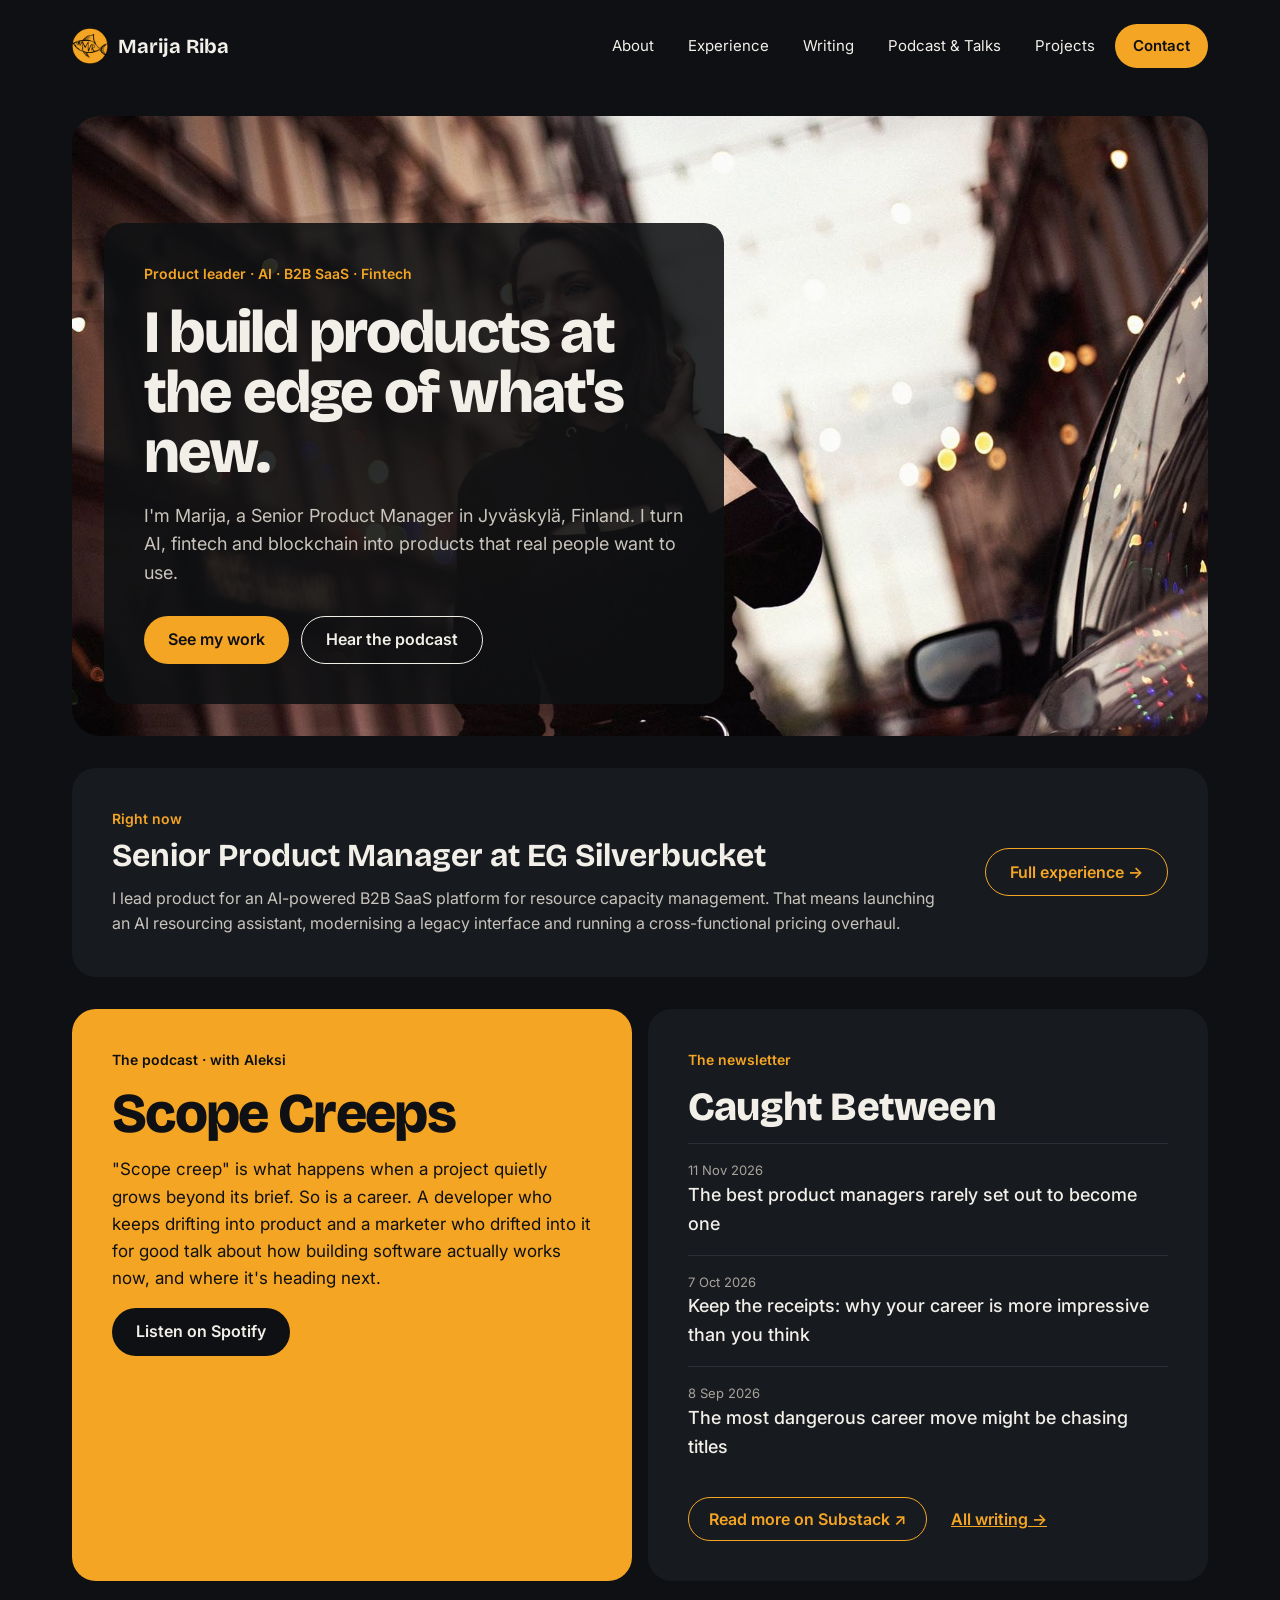
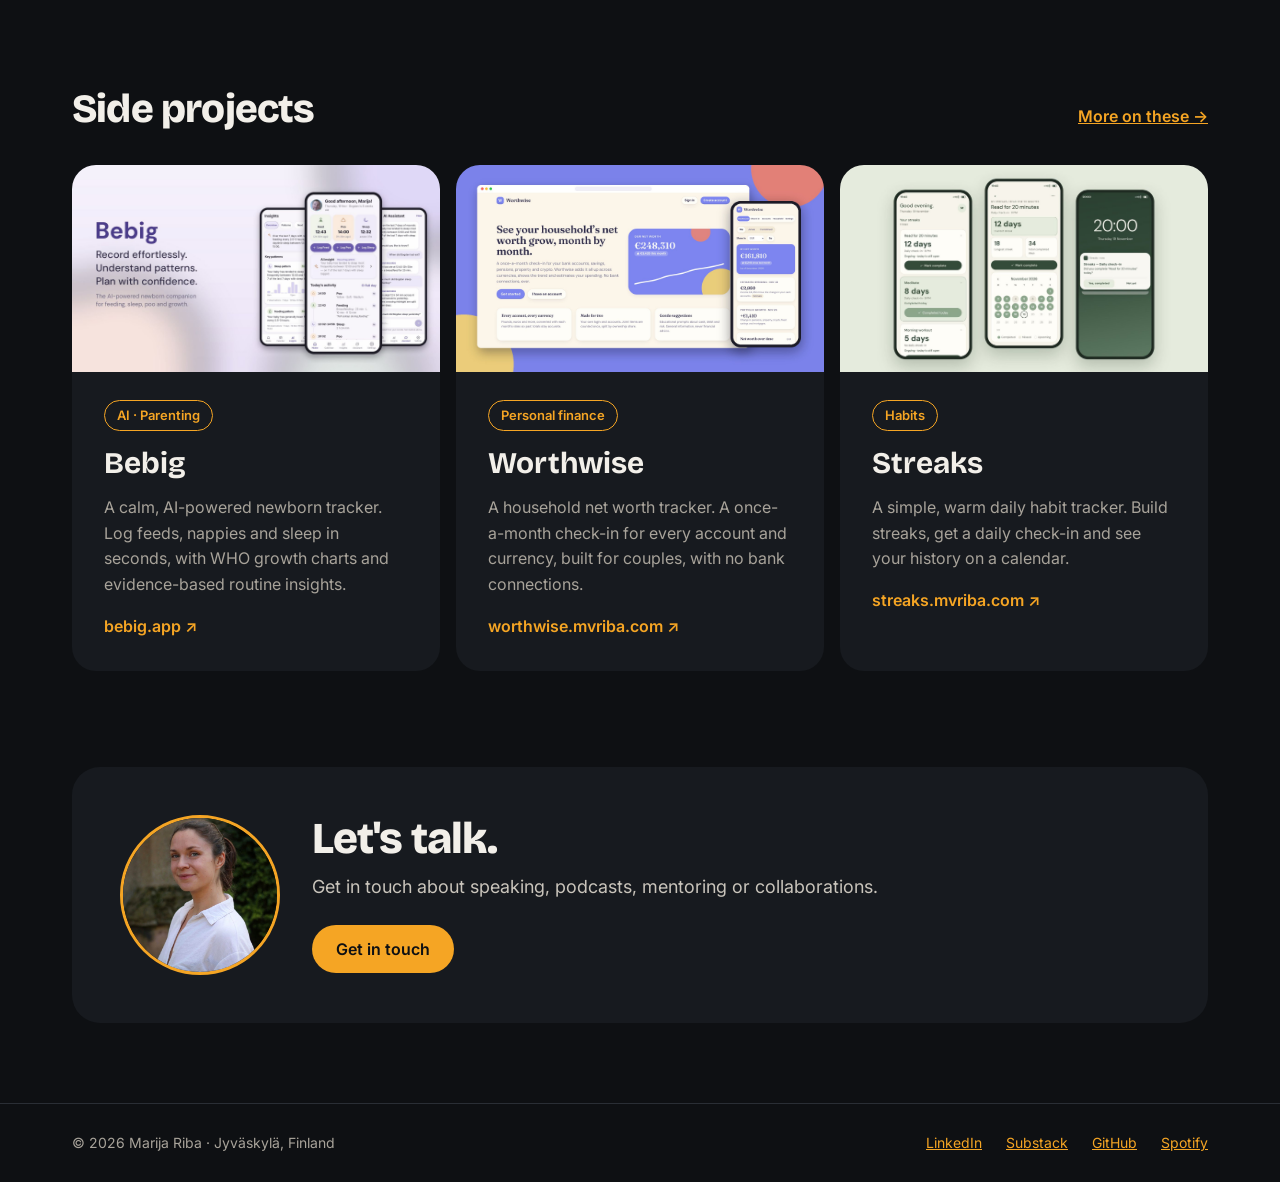
==== index.html @ c53faa3c "Point Bebig links to bebig.app Co-Authored-By: Claude Opus 5.5 <noreply@anthropic.com> Claude-Sessio" ====
<!doctype html>
<html lang="en">
<head>
<meta charset="utf-8">
<meta name="viewport" content="width=device-width, initial-scale=1">
<title>Marija Riba — Product Leader in AI, B2B SaaS &amp; Fintech</title>
<meta name="description" content="Marija Riba is a Senior Product Manager in Jyväskylä, Finland, building AI, B2B SaaS and fintech products. Co-host of the Scope Creeps podcast and author of the Caught Between newsletter.">
<link rel="canonical" href="https://mvriba.com/">
<meta name="theme-color" content="#0E1013">
<meta name="author" content="Marija Riba">
<meta property="og:type" content="website">
<meta property="og:site_name" content="Marija Riba">
<meta property="og:title" content="Marija Riba — Product Leader in AI, B2B SaaS &amp; Fintech">
<meta property="og:description" content="Marija Riba is a Senior Product Manager in Jyväskylä, Finland, building AI, B2B SaaS and fintech products. Co-host of the Scope Creeps podcast and author of the Caught Between newsletter.">
<meta property="og:url" content="https://mvriba.com/">
<meta property="og:image" content="https://mvriba.com/assets/img/og-image.jpg">
<meta property="og:image:width" content="1200">
<meta property="og:image:height" content="630">
<meta property="og:image:alt" content="Marija Riba — Product leader in AI, B2B SaaS and fintech">
<meta name="twitter:card" content="summary_large_image">
<link rel="icon" href="/favicon.ico" sizes="any">
<link rel="icon" type="image/png" sizes="32x32" href="/favicon-32x32.png">
<link rel="apple-touch-icon" href="/apple-touch-icon.png">
<link rel="manifest" href="/site.webmanifest">
<link rel="preload" href="/assets/fonts/Inter.woff" as="font" type="font/woff" crossorigin>
<link rel="preload" href="/assets/fonts/BricolageGrotesque.woff" as="font" type="font/woff" crossorigin>
<link rel="stylesheet" href="/assets/css/site.css">
<script>window.va = window.va || function () { (window.vaq = window.vaq || []).push(arguments); };</script>
<script defer src="/_vercel/insights/script.js"></script>
</head>
<body>
<a class="skip-link" href="#main">Skip to content</a>
<div style="font-family: Inter, system-ui, sans-serif; color: #F2EFE9; background: #0E1013; line-height: 1.6">

<header>
<div style="max-width: 1200px; margin: 0 auto; padding: 24px 32px; display: flex; flex-wrap: wrap; gap: 12px 32px; align-items: center; justify-content: space-between">
<a href="/" aria-current="page" style="display: inline-flex; align-items: center; gap: 10px; font-family: 'Bricolage Grotesque', sans-serif; font-weight: 700; font-size: 20px; color: #F2EFE9; text-decoration: none"><img src="/assets/img/logo-96.png" alt="" class="brand-logo" width="36" height="36">Marija Riba</a>
<nav aria-label="Main" style="display: flex; flex-wrap: wrap; gap: 6px; font-size: 15px">
<a href="/about" style="padding: 10px 14px; border-radius: 999px; color: #F2EFE9; text-decoration: none">About</a>
<a href="/experience" style="padding: 10px 14px; border-radius: 999px; color: #F2EFE9; text-decoration: none">Experience</a>
<a href="/writing" style="padding: 10px 14px; border-radius: 999px; color: #F2EFE9; text-decoration: none">Writing</a>
<a href="/podcast" style="padding: 10px 14px; border-radius: 999px; color: #F2EFE9; text-decoration: none">Podcast &amp; Talks</a>
<a href="/projects" style="padding: 10px 14px; border-radius: 999px; color: #F2EFE9; text-decoration: none">Projects</a>
<a href="/contact" style="padding: 10px 18px; border-radius: 999px; background: #F5A524; color: #0E1013; font-weight: 600; text-decoration: none">Contact</a>
</nav>
</div>
</header>
<main id="main">

<section style="max-width: 1200px; margin: 0 auto; padding: 24px 32px 32px">
<div style="position: relative; border-radius: 28px; overflow: hidden; min-height: 620px; display: flex; align-items: flex-end">
<img src="/assets/img/street.jpg" alt="Marija Riba on a lantern-lit street in the evening" style="position: absolute; inset: 0; width: 100%; height: 100%; object-fit: cover; object-position: 50% 30%">
<div style="position: relative; margin: 32px; padding: 40px; max-width: 620px; border-radius: 20px; background: rgba(14, 16, 19, 0.88)">
<p style="margin: 0 0 16px; font-size: 14px; font-weight: 600; color: #F5A524">Product leader · AI · B2B SaaS · Fintech</p>
<h1 style="margin: 0 0 20px; font-family: 'Bricolage Grotesque', sans-serif; font-size: 60px; line-height: 1; font-weight: 800; letter-spacing: -0.03em">I build products at the edge of what's new.</h1>
<p style="margin: 0 0 28px; font-size: 18px; color: #C9C4BB">I'm Marija, a Senior Product Manager in Jyväskylä, Finland. I turn AI, fintech and blockchain into products that real people want to use.</p>
<div style="display: flex; flex-wrap: wrap; gap: 12px">
<a href="/experience" style="display: inline-flex; align-items: center; min-height: 48px; padding: 0 24px; border-radius: 999px; background: #F5A524; color: #0E1013; font-weight: 600; text-decoration: none">See my work</a>
<a href="/podcast" style="display: inline-flex; align-items: center; min-height: 48px; padding: 0 24px; border-radius: 999px; border: 1.5px solid #F2EFE9; color: #F2EFE9; font-weight: 600; text-decoration: none">Hear the podcast</a>
</div>
</div>
</div>
</section>

<section style="max-width: 1200px; margin: 0 auto; padding: 0 32px 32px">
<div style="padding: 40px; border-radius: 24px; background: #171A1F; display: flex; flex-wrap: wrap; gap: 24px 48px; align-items: center">
<div style="flex: 999 1 520px; min-width: 0">
<p style="margin: 0 0 8px; font-size: 14px; font-weight: 600; color: #F5A524">Right now</p>
<h2 style="margin: 0 0 12px; font-family: 'Bricolage Grotesque', sans-serif; font-size: 32px; line-height: 1.1; font-weight: 700">Senior Product Manager at EG Silverbucket</h2>
<p style="margin: 0; color: #C9C4BB">I lead product for an AI-powered B2B SaaS platform for resource capacity management. That means launching an AI resourcing assistant, modernising a legacy interface and running a cross-functional pricing overhaul.</p>
</div>
<a href="/experience" style="flex: 0 0 auto; display: inline-flex; align-items: center; min-height: 48px; padding: 0 24px; border-radius: 999px; border: 1.5px solid #F5A524; font-weight: 600; text-decoration: none">Full experience →</a>
</div>
</section>

<section style="max-width: 1200px; margin: 0 auto; padding: 0 32px 32px; display: grid; grid-template-columns: repeat(auto-fit, minmax(340px, 1fr)); gap: 16px">
<div style="padding: 40px; border-radius: 24px; background: #F5A524; color: #0E1013; display: flex; flex-direction: column; gap: 16px">
<p style="margin: 0; font-size: 14px; font-weight: 600">The podcast · with Aleksi</p>
<h2 style="margin: 0; font-family: 'Bricolage Grotesque', sans-serif; font-size: 56px; line-height: 0.95; font-weight: 800; letter-spacing: -0.03em">Scope Creeps</h2>
<p style="margin: 0; font-size: 17px">"Scope creep" is what happens when a project quietly grows beyond its brief. So is a career. A developer who keeps drifting into product and a marketer who drifted into it for good talk about how building software actually works now, and where it's heading next.</p>
<a href="https://open.spotify.com/show/033jMHwQLkby3yYa1QrMKY" style="align-self: flex-start; display: inline-flex; align-items: center; min-height: 48px; padding: 0 24px; border-radius: 999px; background: #0E1013; color: #F2EFE9; font-weight: 600; text-decoration: none">Listen on Spotify</a>
</div>
<div style="padding: 40px; border-radius: 24px; background: #171A1F; display: flex; flex-direction: column; gap: 8px">
<p style="margin: 0 0 8px; font-size: 14px; font-weight: 600; color: #F5A524">The newsletter</p>
<h2 style="margin: 0 0 8px; font-family: 'Bricolage Grotesque', sans-serif; font-size: 40px; line-height: 1; font-weight: 800; letter-spacing: -0.02em">Caught Between</h2>
<div data-substack-feed="list" data-limit="3">
<a href="https://mriba.substack.com/p/the-best-product-managers-rarely" style="display: block; padding: 16px 0; border-top: 1px solid #2A2E35; color: #F2EFE9; text-decoration: none"><span style="display: block; font-size: 13px; color: #A8A39A">11 Nov 2026</span><span style="font-size: 18px; font-weight: 500">The best product managers rarely set out to become one</span></a>
<a href="https://mriba.substack.com/p/keep-the-receipts-why-your-career" style="display: block; padding: 16px 0; border-top: 1px solid #2A2E35; color: #F2EFE9; text-decoration: none"><span style="display: block; font-size: 13px; color: #A8A39A">7 Oct 2026</span><span style="font-size: 18px; font-weight: 500">Keep the receipts: why your career is more impressive than you think</span></a>
<a href="https://mriba.substack.com/p/the-most-dangerous-career-move-might" style="display: block; padding: 16px 0; border-top: 1px solid #2A2E35; color: #F2EFE9; text-decoration: none"><span style="display: block; font-size: 13px; color: #A8A39A">8 Sep 2026</span><span style="font-size: 18px; font-weight: 500">The most dangerous career move might be chasing titles</span></a>
</div>
<div style="margin-top: 12px; display: flex; flex-wrap: wrap; gap: 12px 24px; align-items: center">
<a href="https://mriba.substack.com/archive" style="display: inline-flex; align-items: center; min-height: 44px; padding: 0 20px; border-radius: 999px; border: 1.5px solid #F5A524; font-weight: 600; text-decoration: none">Read more on Substack ↗</a>
<a href="/writing" style="font-weight: 600">All writing →</a>
</div>
</div>
</section>

<section style="max-width: 1200px; margin: 0 auto; padding: 64px 32px 32px">
<div style="display: flex; flex-wrap: wrap; justify-content: space-between; align-items: baseline; gap: 12px; margin-bottom: 24px">
<h2 style="margin: 0; font-family: 'Bricolage Grotesque', sans-serif; font-size: 40px; font-weight: 800; letter-spacing: -0.02em">Side projects</h2>
<a href="/projects" style="font-weight: 600">More on these →</a>
</div>
<div style="display: grid; grid-template-columns: repeat(auto-fit, minmax(340px, 1fr)); gap: 16px">
<a href="https://bebig.app/" style="display: flex; flex-direction: column; border-radius: 24px; background: #171A1F; color: #F2EFE9; text-decoration: none; overflow: hidden">
<img loading="lazy" decoding="async" src="/assets/img/bebig-hero.jpg" alt="Bebig app screens showing the home, insights and AI assistant views" style="width: 100%; aspect-ratio: 16 / 9; object-fit: cover; display: block">
<div style="padding: 28px 32px 32px; display: flex; flex-direction: column; gap: 8px">
<span style="align-self: flex-start; padding: 4px 12px; border-radius: 999px; border: 1px solid #F5A524; color: #F5A524; font-size: 13px; font-weight: 600">AI · Parenting</span>
<h3 style="margin: 0; font-family: 'Bricolage Grotesque', sans-serif; font-size: 30px; font-weight: 700">Bebig</h3>
<p style="margin: 0; color: #A8A39A">A calm, AI-powered newborn tracker. Log feeds, nappies and sleep in seconds, with WHO growth charts and evidence-based routine insights.</p>
<span style="margin-top: 8px; color: #F5A524; font-weight: 600">bebig.app ↗</span>
</div>
</a>
<a href="https://worthwise.mvriba.com/" style="display: flex; flex-direction: column; border-radius: 24px; background: #171A1F; color: #F2EFE9; text-decoration: none; overflow: hidden">
<img loading="lazy" decoding="async" src="/assets/img/worthwise-hero.jpg" alt="Worthwise homepage on desktop and its dashboard on a phone" style="width: 100%; aspect-ratio: 16 / 9; object-fit: cover; display: block">
<div style="padding: 28px 32px 32px; display: flex; flex-direction: column; gap: 8px">
<span style="align-self: flex-start; padding: 4px 12px; border-radius: 999px; border: 1px solid #F5A524; color: #F5A524; font-size: 13px; font-weight: 600">Personal finance</span>
<h3 style="margin: 0; font-family: 'Bricolage Grotesque', sans-serif; font-size: 30px; font-weight: 700">Worthwise</h3>
<p style="margin: 0; color: #A8A39A">A household net worth tracker. A once-a-month check-in for every account and currency, built for couples, with no bank connections.</p>
<span style="margin-top: 8px; color: #F5A524; font-weight: 600">worthwise.mvriba.com ↗</span>
</div>
</a>
<a href="https://streaks.mvriba.com/" style="display: flex; flex-direction: column; border-radius: 24px; background: #171A1F; color: #F2EFE9; text-decoration: none; overflow: hidden">
<img loading="lazy" decoding="async" src="/assets/img/streaks-showcase.jpg" alt="Streaks app screens showing streak cards, a calendar and a check-in notification" style="width: 100%; aspect-ratio: 16 / 9; object-fit: cover; display: block">
<div style="padding: 28px 32px 32px; display: flex; flex-direction: column; gap: 8px">
<span style="align-self: flex-start; padding: 4px 12px; border-radius: 999px; border: 1px solid #F5A524; color: #F5A524; font-size: 13px; font-weight: 600">Habits</span>
<h3 style="margin: 0; font-family: 'Bricolage Grotesque', sans-serif; font-size: 30px; font-weight: 700">Streaks</h3>
<p style="margin: 0; color: #A8A39A">A simple, warm daily habit tracker. Build streaks, get a daily check-in and see your history on a calendar.</p>
<span style="margin-top: 8px; color: #F5A524; font-weight: 600">streaks.mvriba.com ↗</span>
</div>
</a>
</div>
</section>

<section style="max-width: 1200px; margin: 0 auto; padding: 64px 32px 80px">
<div style="padding: 48px; border-radius: 28px; background: #171A1F; display: flex; flex-wrap: wrap; gap: 32px; align-items: center">
<img loading="lazy" decoding="async" src="/assets/img/headshot.jpg" alt="Portrait of Marija Riba" style="flex: 0 0 160px; width: 160px; height: 160px; border-radius: 50%; object-fit: cover; object-position: 45% 25%; border: 3px solid #F5A524">
<div style="flex: 999 1 420px; min-width: 0">
<h2 style="margin: 0 0 12px; font-family: 'Bricolage Grotesque', sans-serif; font-size: 44px; line-height: 1; font-weight: 800; letter-spacing: -0.02em">Let's talk.</h2>
<p style="margin: 0 0 24px; color: #C9C4BB; font-size: 18px">Get in touch about speaking, podcasts, mentoring or collaborations.</p>
<a href="/contact" style="display: inline-flex; align-items: center; min-height: 48px; padding: 0 24px; border-radius: 999px; background: #F5A524; color: #0E1013; font-weight: 600; text-decoration: none">Get in touch</a>
</div>
</div>
</section>

</main>

<footer style="border-top: 1px solid #2A2E35">
<div style="max-width: 1200px; margin: 0 auto; padding: 28px 32px; display: flex; flex-wrap: wrap; gap: 12px 32px; justify-content: space-between; font-size: 14px; color: #A8A39A">
<p style="margin: 0">© 2026 Marija Riba · Jyväskylä, Finland</p>
<div style="display: flex; flex-wrap: wrap; gap: 8px 24px">
<a href="https://linkedin.com/in/mvriba">LinkedIn</a>
<a href="https://mriba.substack.com">Substack</a>
<a href="https://github.com/mv-riba">GitHub</a>
<a href="https://open.spotify.com/show/033jMHwQLkby3yYa1QrMKY">Spotify</a>
</div>
</div>
</footer>

</div>
<script src="/assets/js/posts.js" defer></script>
</body>
</html>
---- assets/css/site.css ----
/* Fonts are self-hosted (no requests to Google), subset to Latin incl. Latvian & Finnish characters. */
@font-face {
  font-family: "Inter";
  src: url("/assets/fonts/Inter.woff") format("woff");
  font-weight: 100 900;
  font-style: normal;
  font-display: swap;
}
@font-face {
  font-family: "Bricolage Grotesque";
  src: url("/assets/fonts/BricolageGrotesque.woff") format("woff");
  font-weight: 200 800;
  font-stretch: 75% 100%;
  font-style: normal;
  font-display: swap;
}

:root { color-scheme: dark; }
html { -webkit-text-size-adjust: 100%; scroll-behavior: smooth; }
body { margin: 0; background: #0E1013; }
*, *::before, *::after { box-sizing: border-box; }
img { max-width: 100%; }

a { color: #F5A524; }
a:hover { color: #FFC45C; }
a:focus-visible, button:focus-visible, input:focus-visible, select:focus-visible, textarea:focus-visible {
  outline: 3px solid #F5A524;
  outline-offset: 3px;
}

.skip-link {
  position: absolute; left: 16px; top: -60px; z-index: 10;
  padding: 10px 16px; border-radius: 999px;
  background: #F5A524; color: #0E1013; font-weight: 600; text-decoration: none;
}
.skip-link:focus { top: 16px; }

.brand-logo { width: 36px; height: 36px; display: block; }

/* Subtle lift on cards that are links */
a[style*="background: #171A1F"], a[style*="border: 1px solid #2A2E35"] { transition: background-color .15s ease, border-color .15s ease; }
a[style*="background: #171A1F"]:hover { background-color: #1E2228 !important; }
a[style*="border: 1px solid #2A2E35"]:hover { border-color: #F5A524 !important; }

.form-status { margin: 0; font-size: 15px; }

.visually-hidden {
  position: absolute !important; width: 1px; height: 1px; padding: 0; margin: -1px;
  overflow: hidden; clip: rect(0 0 0 0); white-space: nowrap; border: 0;
}

/* Phones: the pages use inline styles, so these overrides need !important */
@media (max-width: 680px) {
  h1 { font-size: 40px !important; line-height: 1.05 !important; }
  h2 { font-size: min(36px, 9vw) !important; line-height: 1.05 !important; }
  [style*="padding: 56px"], [style*="padding: 48px"] { padding: 24px !important; }
  [style*="padding: 40px"] { padding: 24px !important; }
  [style*="padding: 48px 48px 40px"] { padding: 24px 24px 20px !important; }
  [style*="padding: 0 48px 48px"] { padding: 0 24px 24px !important; }
  [style*="padding: 40px 48px"] { padding: 24px !important; }
  [style*="margin: 32px; padding: 40px"] { margin: 12px !important; padding: 20px !important; }
  [style*="min-height: 620px"] { min-height: 520px !important; }
  header nav a { padding: 8px 10px !important; font-size: 14px; }
}
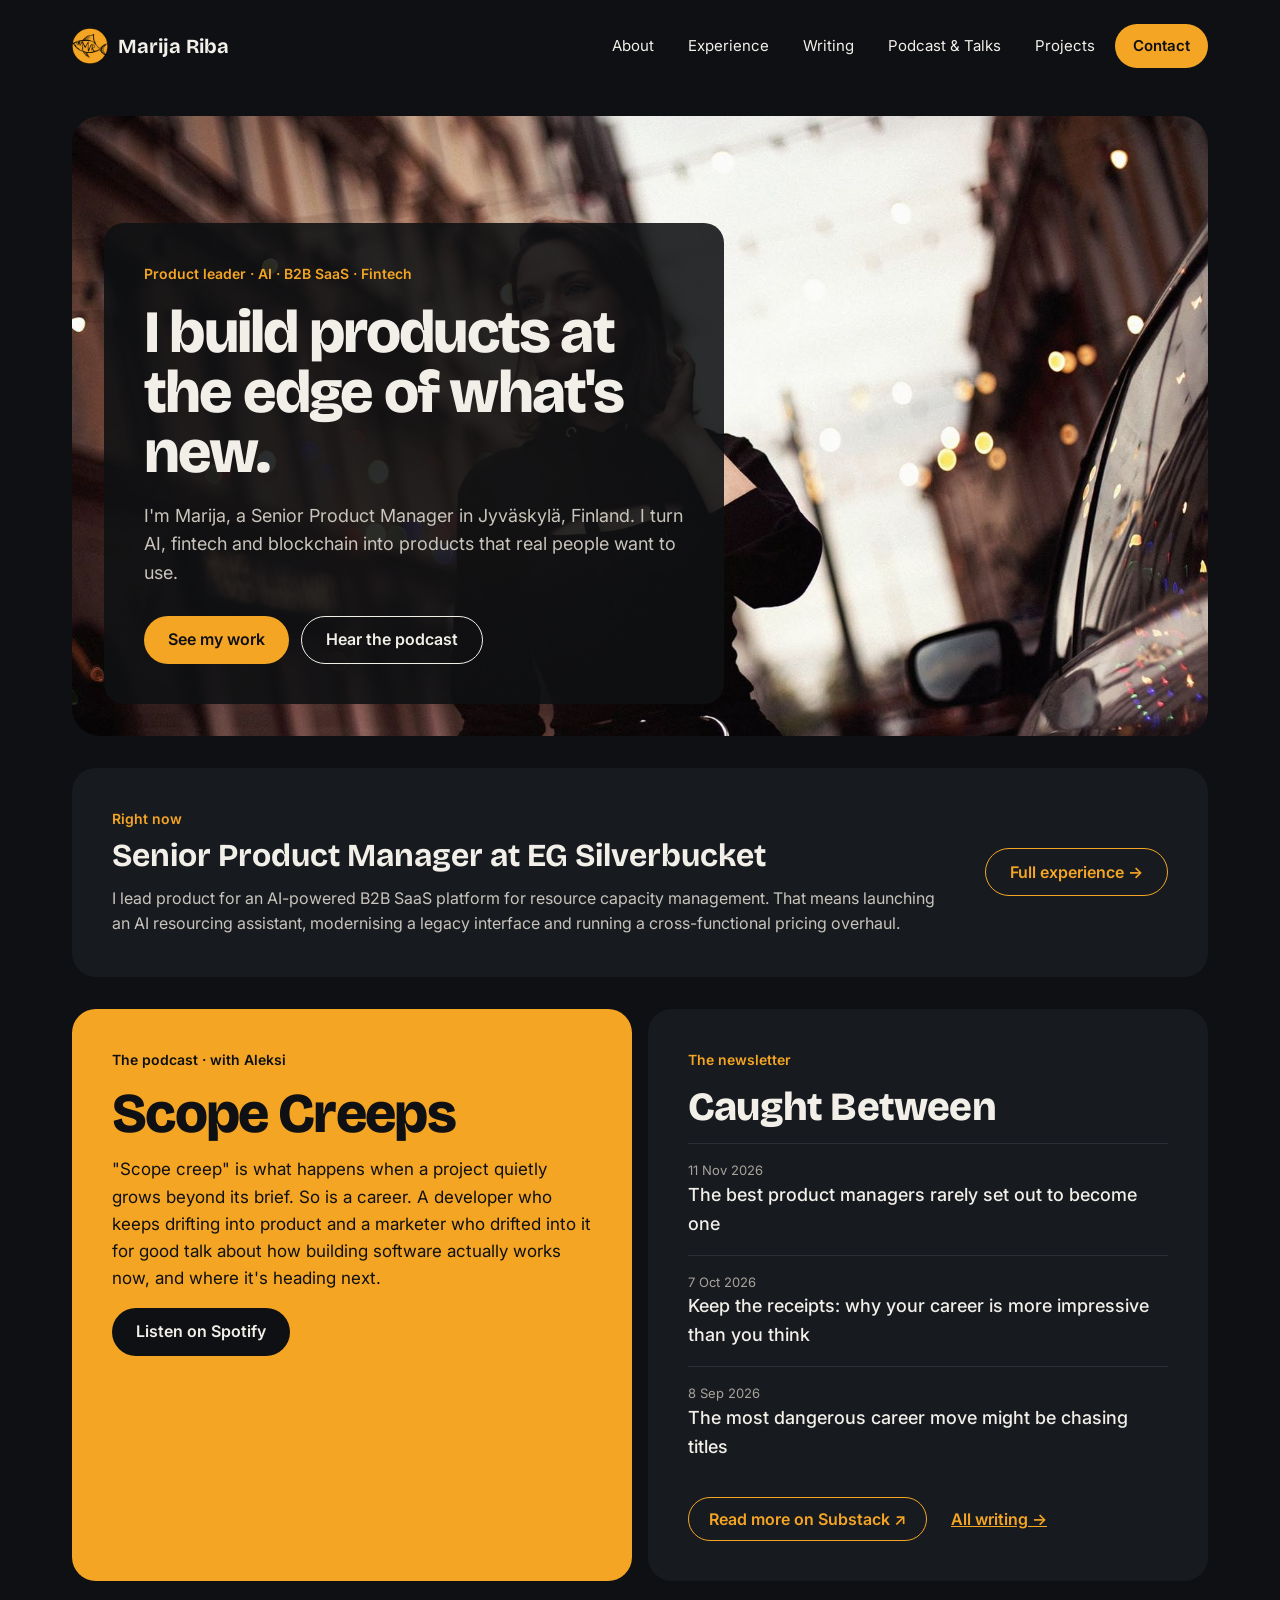
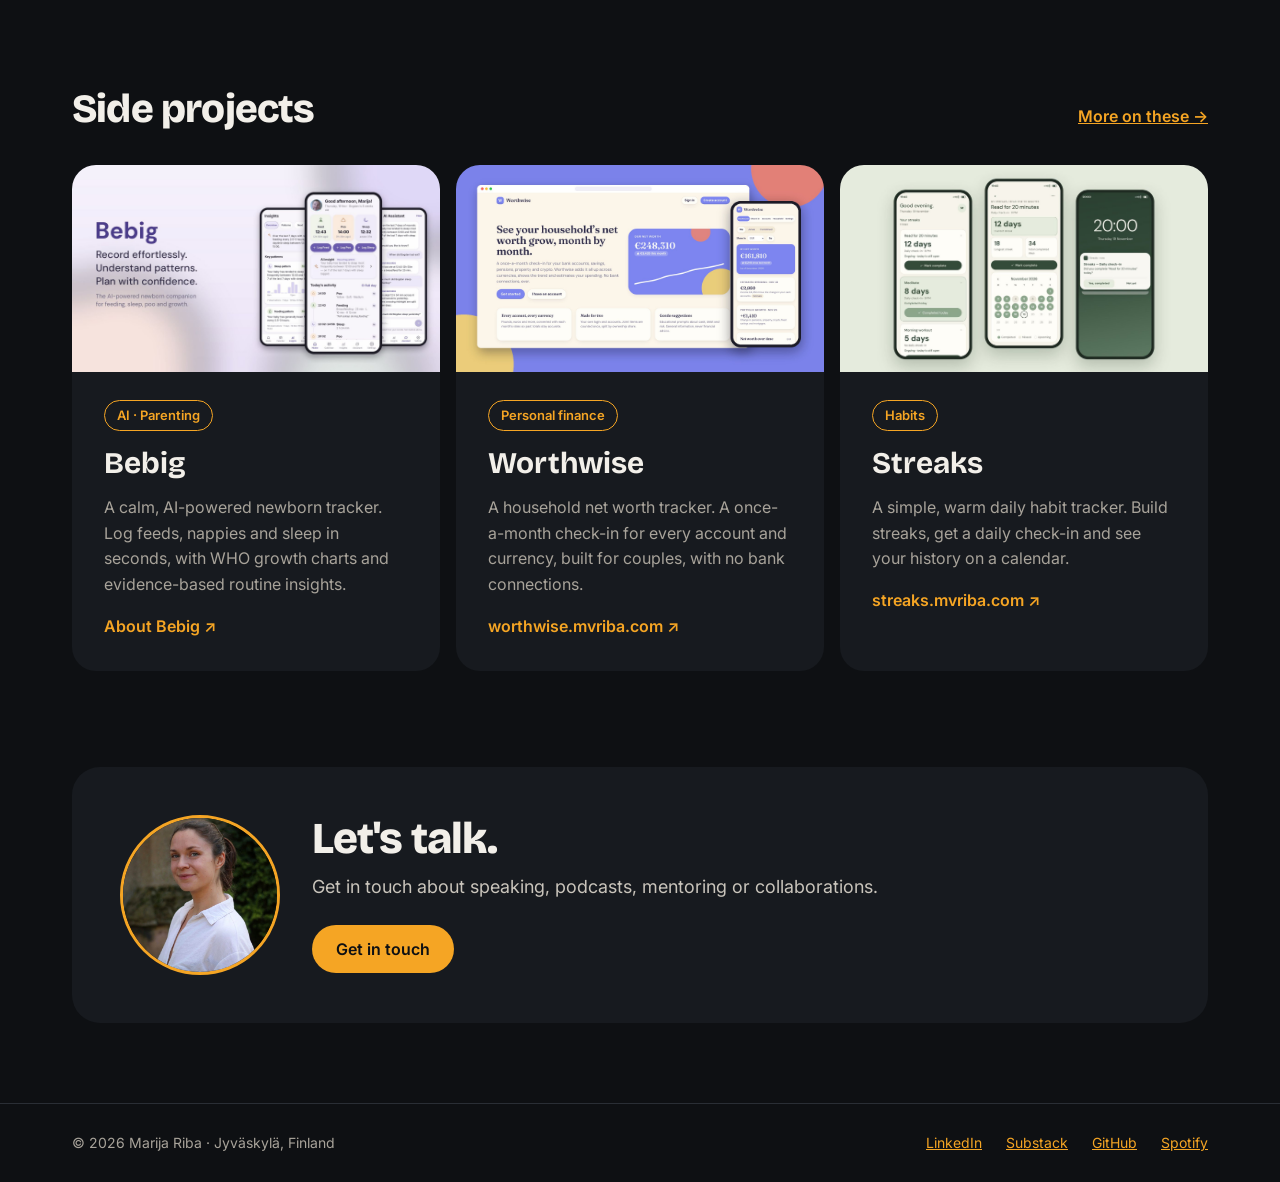
==== commit f9cc03e8: "Add the Bebig showcase page for bebig.mvriba.com Standalone page in bebig/, served on bebig.mvriba.c" ====
--- a/index.html
+++ b/index.html
@@ -101,13 +101,13 @@
 <a href="/projects" style="font-weight: 600">More on these →</a>
 </div>
 <div style="display: grid; grid-template-columns: repeat(auto-fit, minmax(340px, 1fr)); gap: 16px">
-<a href="https://bebig.app/" style="display: flex; flex-direction: column; border-radius: 24px; background: #171A1F; color: #F2EFE9; text-decoration: none; overflow: hidden">
+<a href="https://bebig.mvriba.com/" style="display: flex; flex-direction: column; border-radius: 24px; background: #171A1F; color: #F2EFE9; text-decoration: none; overflow: hidden">
 <img loading="lazy" decoding="async" src="/assets/img/bebig-hero.jpg" alt="Bebig app screens showing the home, insights and AI assistant views" style="width: 100%; aspect-ratio: 16 / 9; object-fit: cover; display: block">
 <div style="padding: 28px 32px 32px; display: flex; flex-direction: column; gap: 8px">
 <span style="align-self: flex-start; padding: 4px 12px; border-radius: 999px; border: 1px solid #F5A524; color: #F5A524; font-size: 13px; font-weight: 600">AI · Parenting</span>
 <h3 style="margin: 0; font-family: 'Bricolage Grotesque', sans-serif; font-size: 30px; font-weight: 700">Bebig</h3>
 <p style="margin: 0; color: #A8A39A">A calm, AI-powered newborn tracker. Log feeds, nappies and sleep in seconds, with WHO growth charts and evidence-based routine insights.</p>
-<span style="margin-top: 8px; color: #F5A524; font-weight: 600">bebig.app ↗</span>
+<span style="margin-top: 8px; color: #F5A524; font-weight: 600">About Bebig ↗</span>
 </div>
 </a>
 <a href="https://worthwise.mvriba.com/" style="display: flex; flex-direction: column; border-radius: 24px; background: #171A1F; color: #F2EFE9; text-decoration: none; overflow: hidden">
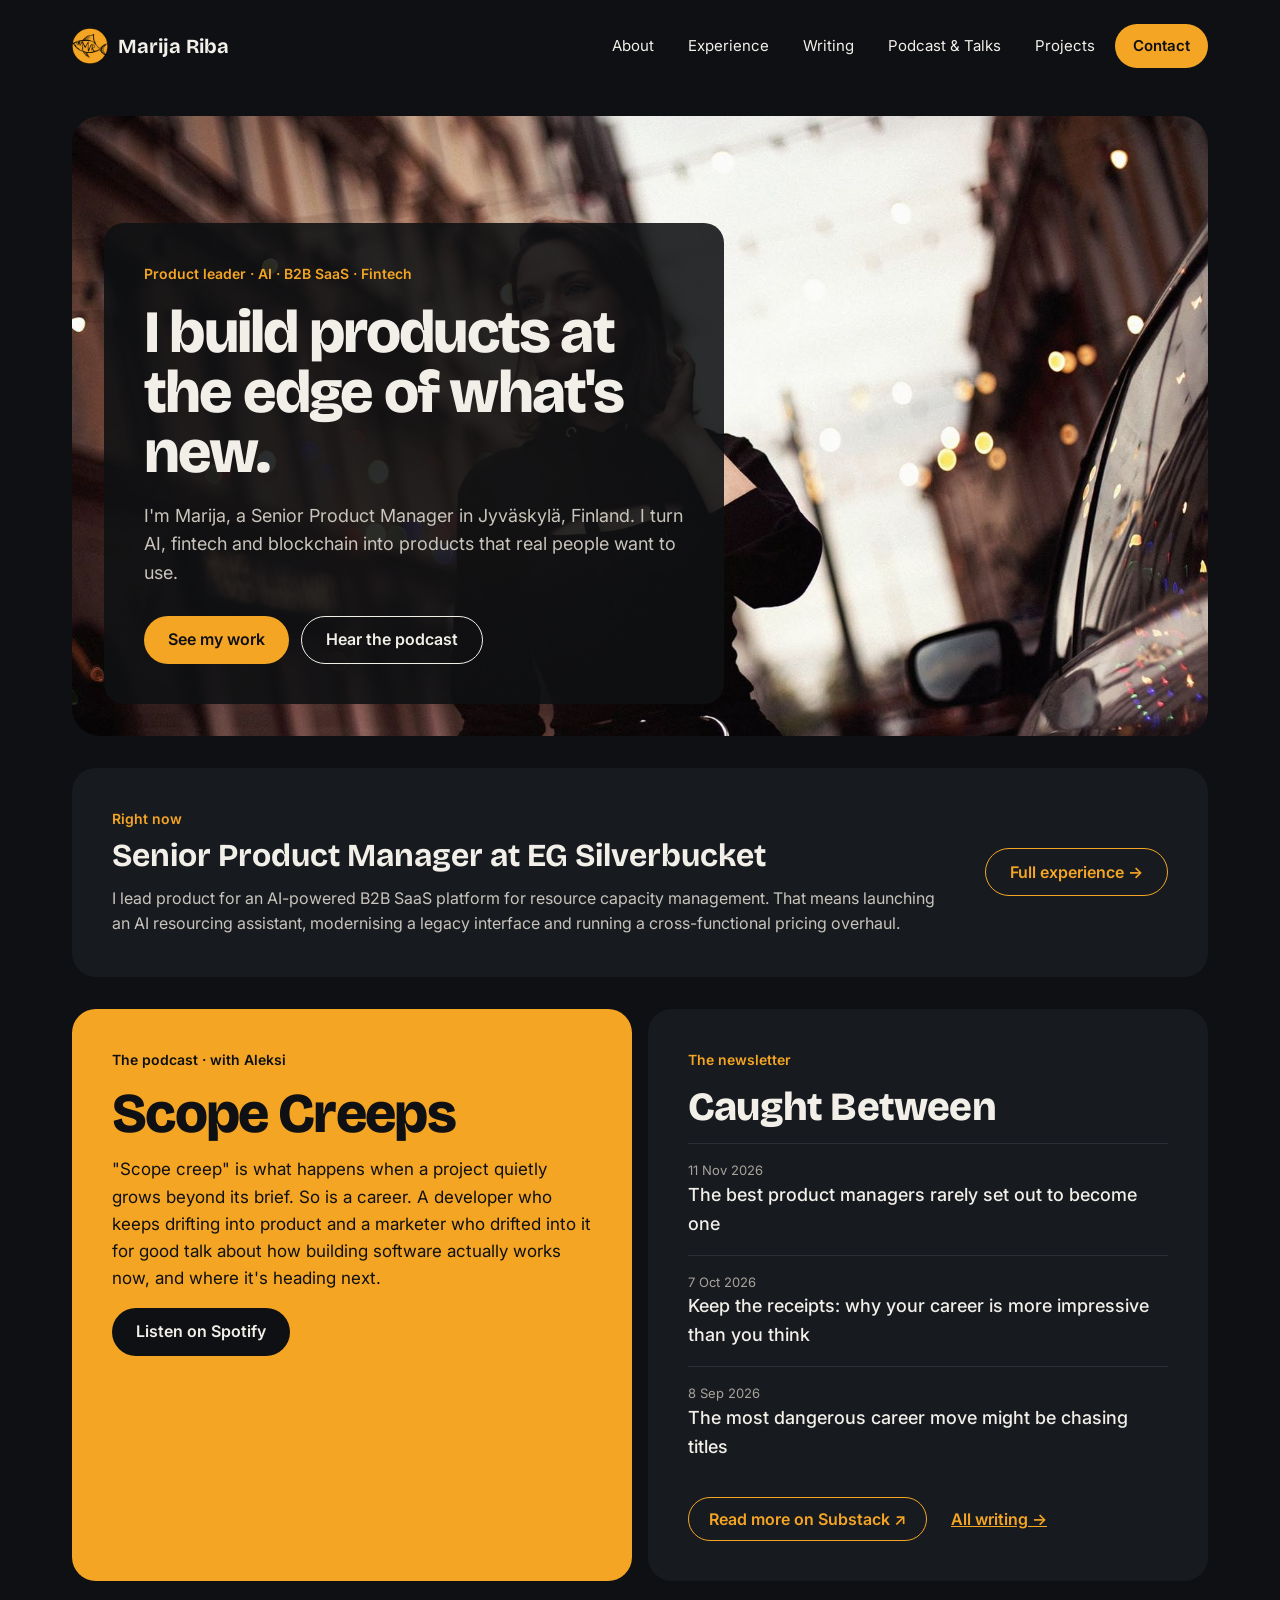
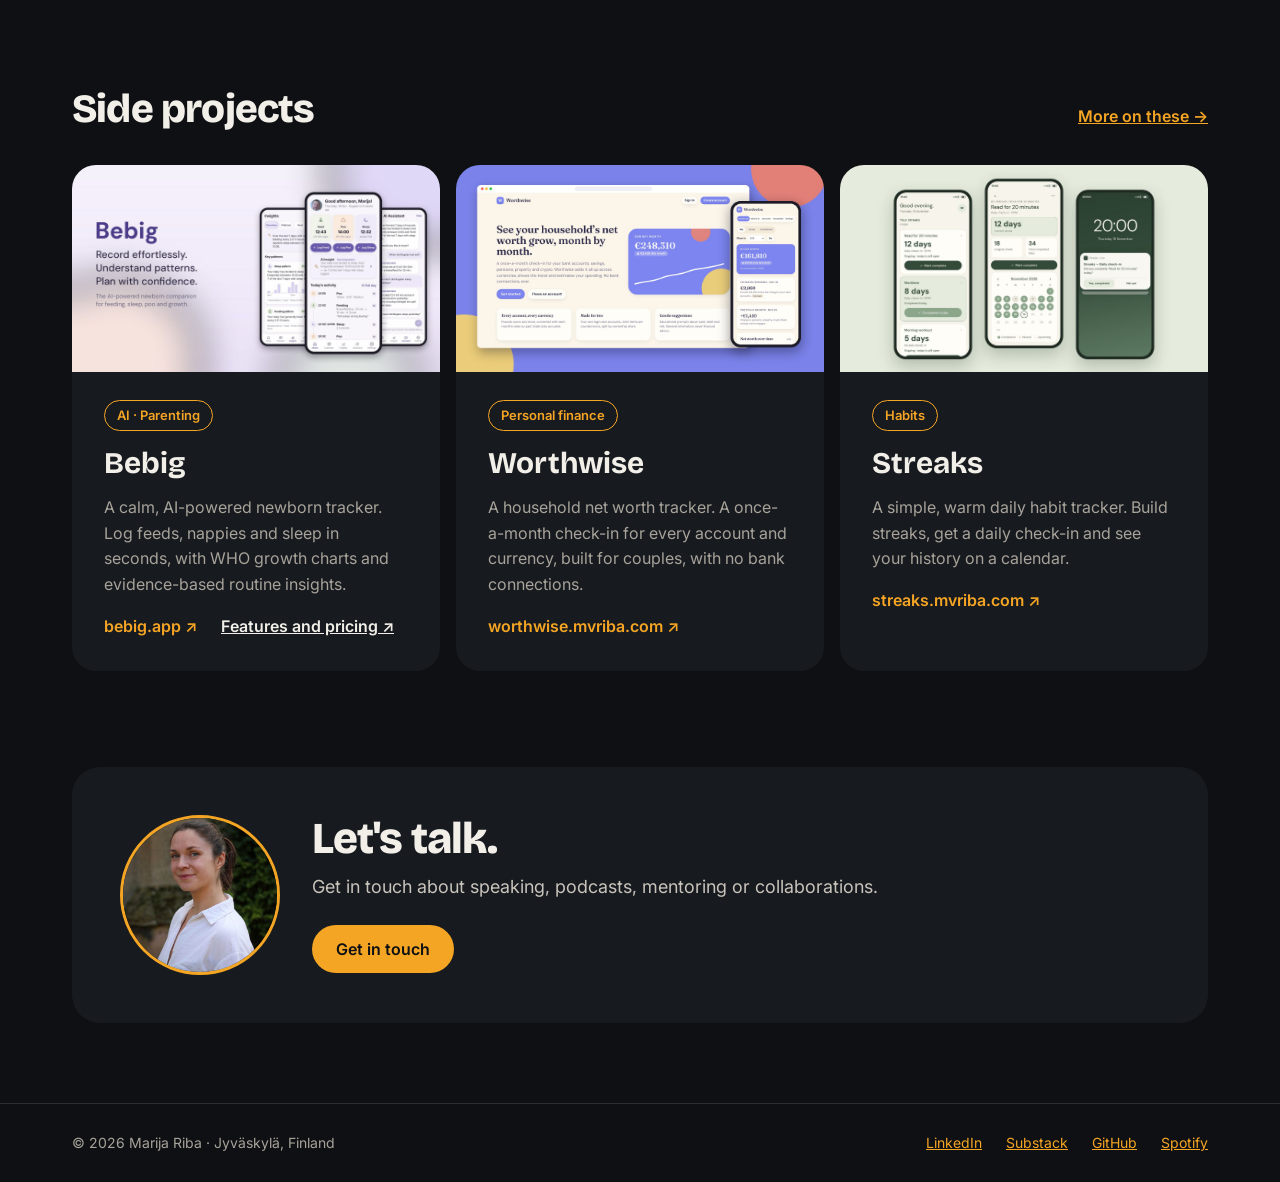
==== commit ceeb9849: "Keep Bebig links on bebig.app; add a features and pricing link Co-Authored-By: Claude Opus 5.5 <nore" ====
--- a/index.html
+++ b/index.html
@@ -101,15 +101,15 @@
 <a href="/projects" style="font-weight: 600">More on these →</a>
 </div>
 <div style="display: grid; grid-template-columns: repeat(auto-fit, minmax(340px, 1fr)); gap: 16px">
-<a href="https://bebig.mvriba.com/" style="display: flex; flex-direction: column; border-radius: 24px; background: #171A1F; color: #F2EFE9; text-decoration: none; overflow: hidden">
+<div style="display: flex; flex-direction: column; border-radius: 24px; background: #171A1F; color: #F2EFE9; overflow: hidden">
 <img loading="lazy" decoding="async" src="/assets/img/bebig-hero.jpg" alt="Bebig app screens showing the home, insights and AI assistant views" style="width: 100%; aspect-ratio: 16 / 9; object-fit: cover; display: block">
 <div style="padding: 28px 32px 32px; display: flex; flex-direction: column; gap: 8px">
 <span style="align-self: flex-start; padding: 4px 12px; border-radius: 999px; border: 1px solid #F5A524; color: #F5A524; font-size: 13px; font-weight: 600">AI · Parenting</span>
-<h3 style="margin: 0; font-family: 'Bricolage Grotesque', sans-serif; font-size: 30px; font-weight: 700">Bebig</h3>
+<h3 style="margin: 0; font-family: 'Bricolage Grotesque', sans-serif; font-size: 30px; font-weight: 700"><a href="https://bebig.app/" style="color: #F2EFE9; text-decoration: none">Bebig</a></h3>
 <p style="margin: 0; color: #A8A39A">A calm, AI-powered newborn tracker. Log feeds, nappies and sleep in seconds, with WHO growth charts and evidence-based routine insights.</p>
-<span style="margin-top: 8px; color: #F5A524; font-weight: 600">About Bebig ↗</span>
+<div style="margin-top: 8px; display: flex; flex-wrap: wrap; gap: 8px 24px"><a href="https://bebig.app/" style="color: #F5A524; font-weight: 600; text-decoration: none">bebig.app ↗</a><a href="https://bebig.mvriba.com/" style="color: #F2EFE9; font-weight: 600">Features and pricing ↗</a></div>
 </div>
-</a>
+</div>
 <a href="https://worthwise.mvriba.com/" style="display: flex; flex-direction: column; border-radius: 24px; background: #171A1F; color: #F2EFE9; text-decoration: none; overflow: hidden">
 <img loading="lazy" decoding="async" src="/assets/img/worthwise-hero.jpg" alt="Worthwise homepage on desktop and its dashboard on a phone" style="width: 100%; aspect-ratio: 16 / 9; object-fit: cover; display: block">
 <div style="padding: 28px 32px 32px; display: flex; flex-direction: column; gap: 8px">
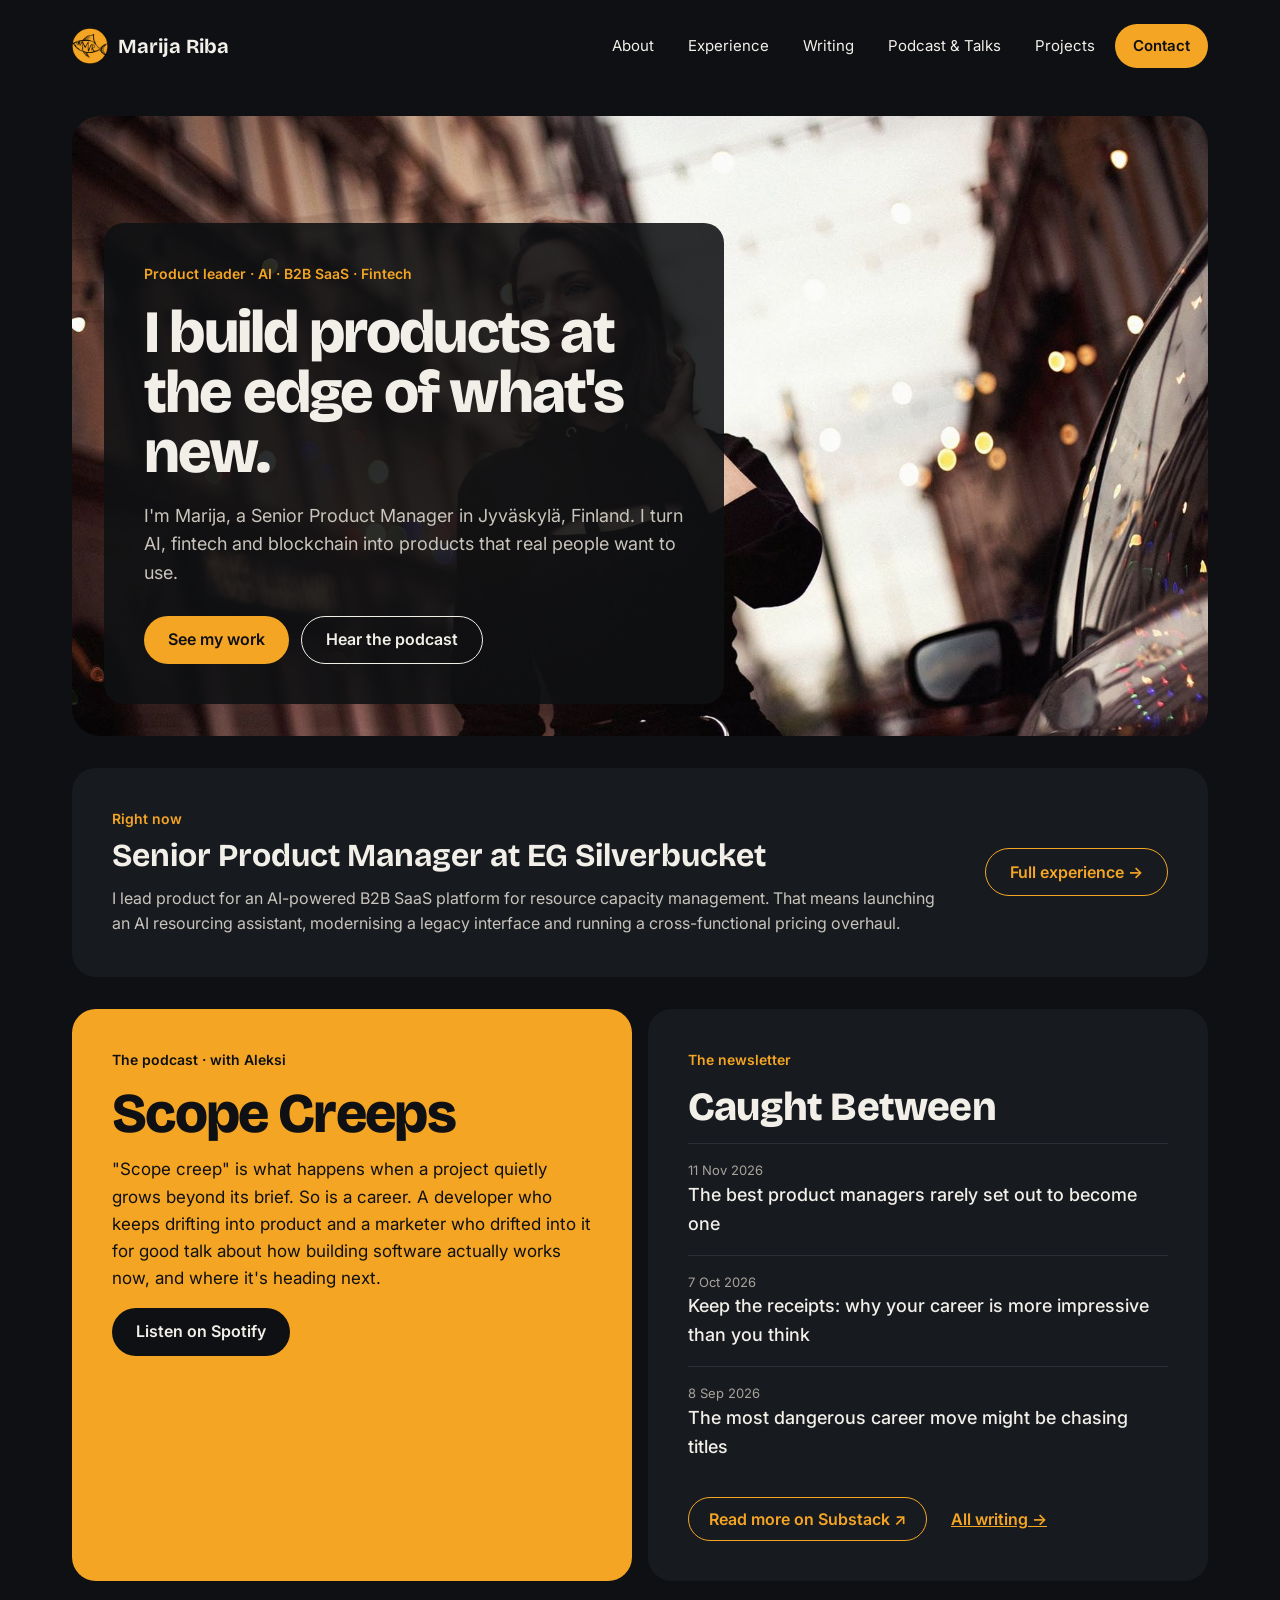
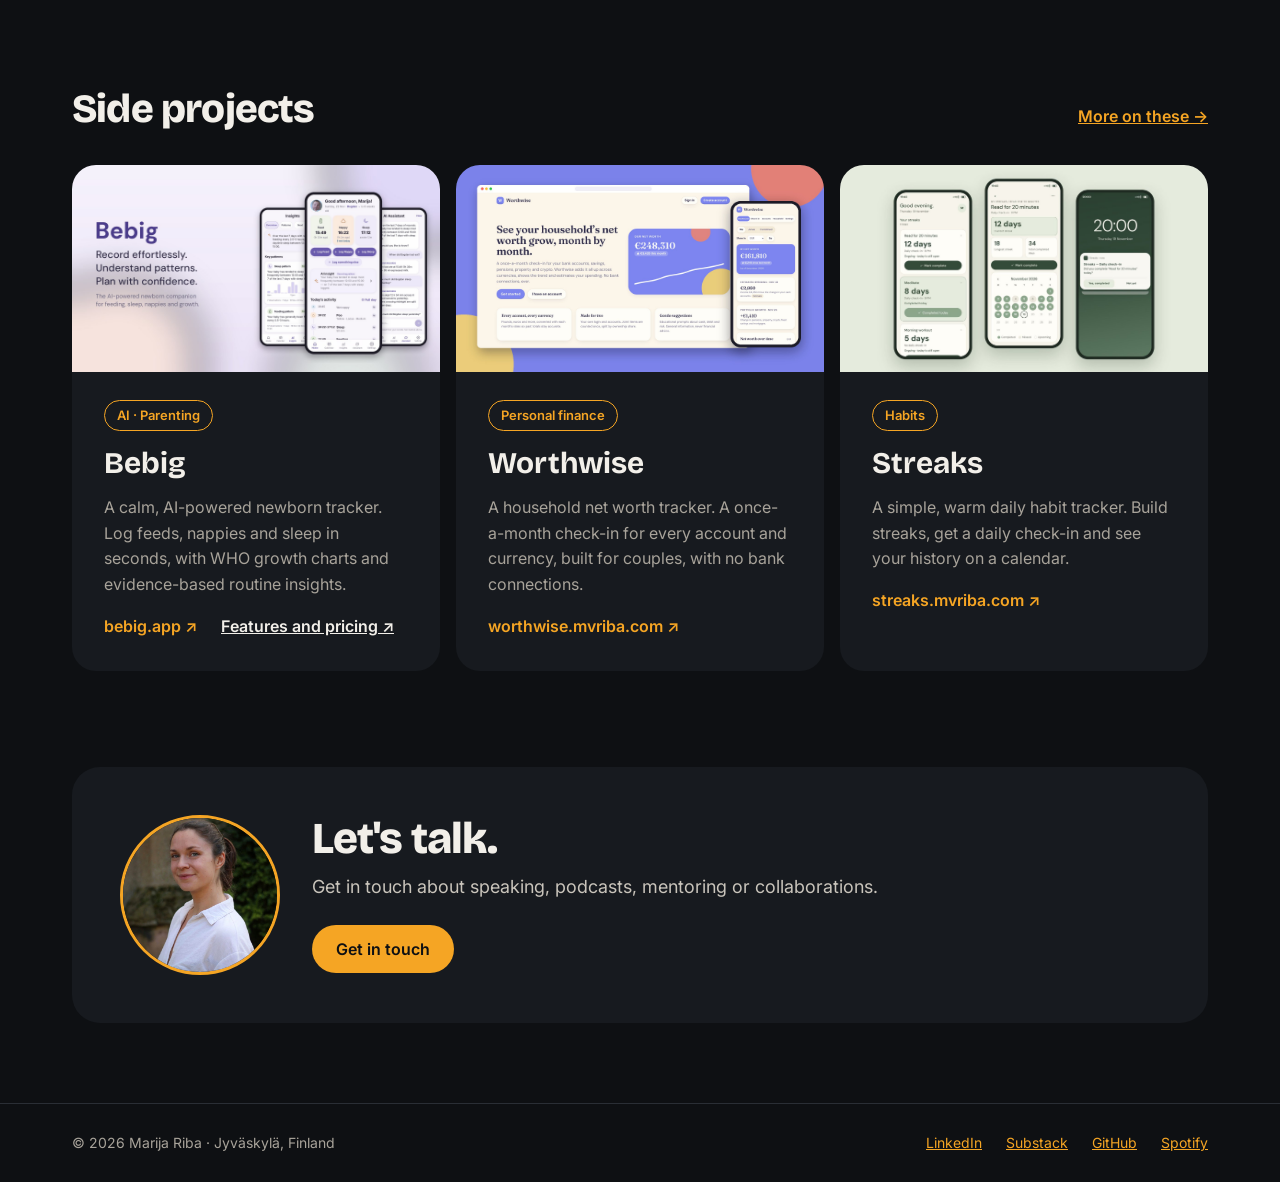
==== commit 9cc2af91: "Update Bebig screenshots to the latest app screens (22 Nov) Replaces the hero, logging and insights " ====
--- a/index.html
+++ b/index.html
@@ -102,7 +102,7 @@
 </div>
 <div style="display: grid; grid-template-columns: repeat(auto-fit, minmax(340px, 1fr)); gap: 16px">
 <div style="display: flex; flex-direction: column; border-radius: 24px; background: #171A1F; color: #F2EFE9; overflow: hidden">
-<img loading="lazy" decoding="async" src="/assets/img/bebig-hero.jpg" alt="Bebig app screens showing the home, insights and AI assistant views" style="width: 100%; aspect-ratio: 16 / 9; object-fit: cover; display: block">
+<img loading="lazy" decoding="async" src="/assets/img/bebig-hero.jpg?v=20261122" alt="Bebig app screens showing the home, insights and AI assistant views" style="width: 100%; aspect-ratio: 16 / 9; object-fit: cover; display: block">
 <div style="padding: 28px 32px 32px; display: flex; flex-direction: column; gap: 8px">
 <span style="align-self: flex-start; padding: 4px 12px; border-radius: 999px; border: 1px solid #F5A524; color: #F5A524; font-size: 13px; font-weight: 600">AI · Parenting</span>
 <h3 style="margin: 0; font-family: 'Bricolage Grotesque', sans-serif; font-size: 30px; font-weight: 700"><a href="https://bebig.app/" style="color: #F2EFE9; text-decoration: none">Bebig</a></h3>
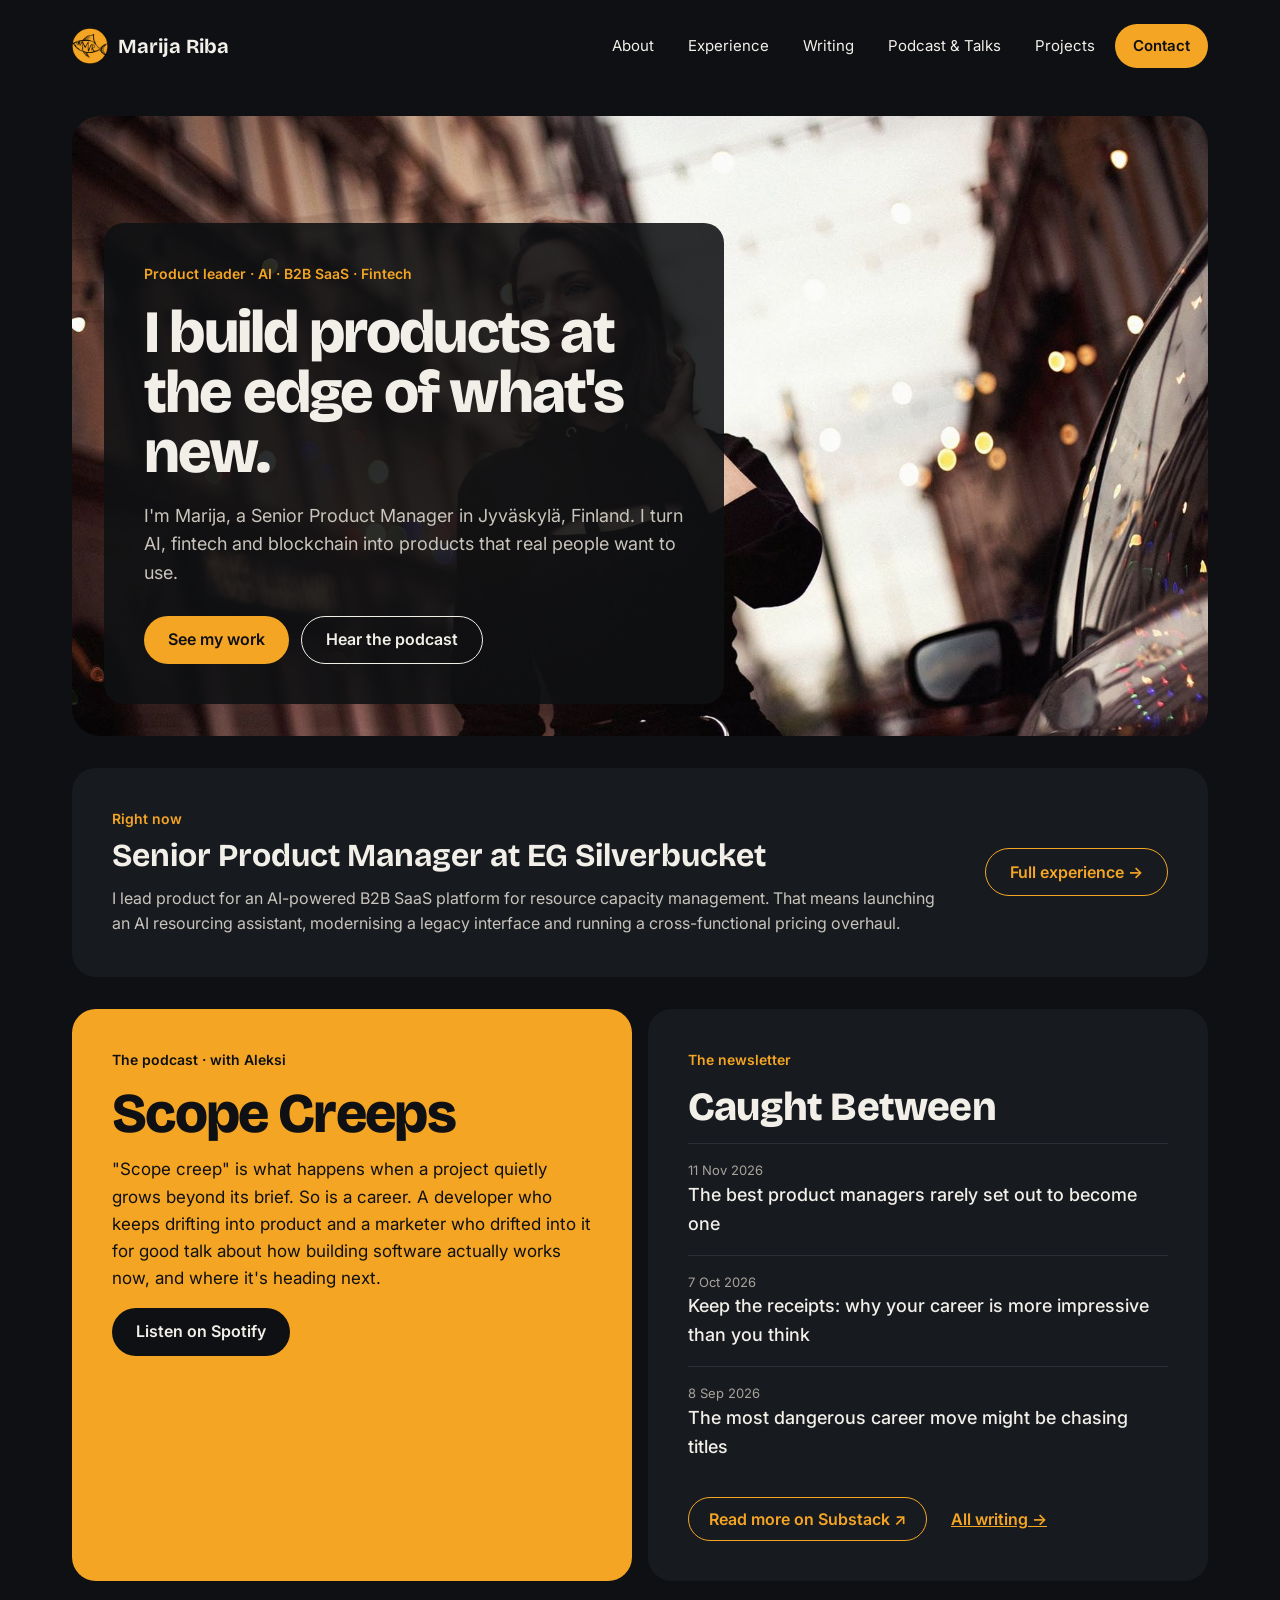
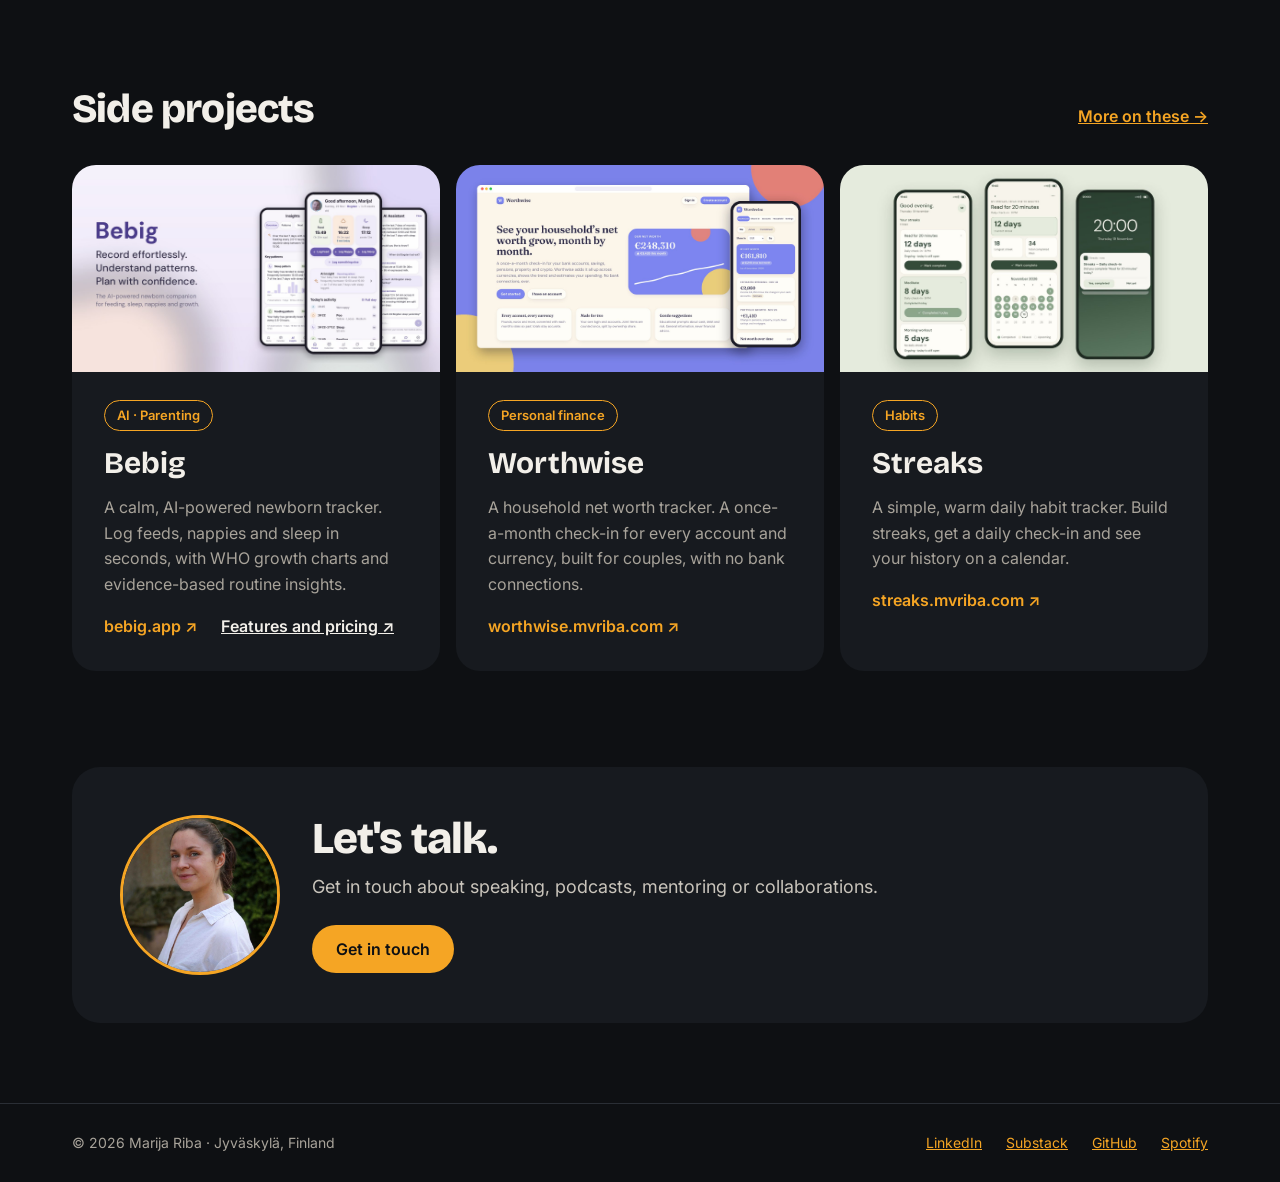
==== commit a85fb0b9: "Update Bebig screenshots with latest app screens Replace hero, logging and insights images (same lay" ====
--- a/index.html
+++ b/index.html
@@ -102,7 +102,7 @@
 </div>
 <div style="display: grid; grid-template-columns: repeat(auto-fit, minmax(340px, 1fr)); gap: 16px">
 <div style="display: flex; flex-direction: column; border-radius: 24px; background: #171A1F; color: #F2EFE9; overflow: hidden">
-<img loading="lazy" decoding="async" src="/assets/img/bebig-hero.jpg?v=20261122" alt="Bebig app screens showing the home, insights and AI assistant views" style="width: 100%; aspect-ratio: 16 / 9; object-fit: cover; display: block">
+<img loading="lazy" decoding="async" src="/assets/img/bebig-hero.jpg?v=20261122b" alt="Bebig app screens showing the home, insights and AI assistant views" style="width: 100%; aspect-ratio: 16 / 9; object-fit: cover; display: block">
 <div style="padding: 28px 32px 32px; display: flex; flex-direction: column; gap: 8px">
 <span style="align-self: flex-start; padding: 4px 12px; border-radius: 999px; border: 1px solid #F5A524; color: #F5A524; font-size: 13px; font-weight: 600">AI · Parenting</span>
 <h3 style="margin: 0; font-family: 'Bricolage Grotesque', sans-serif; font-size: 30px; font-weight: 700"><a href="https://bebig.app/" style="color: #F2EFE9; text-decoration: none">Bebig</a></h3>
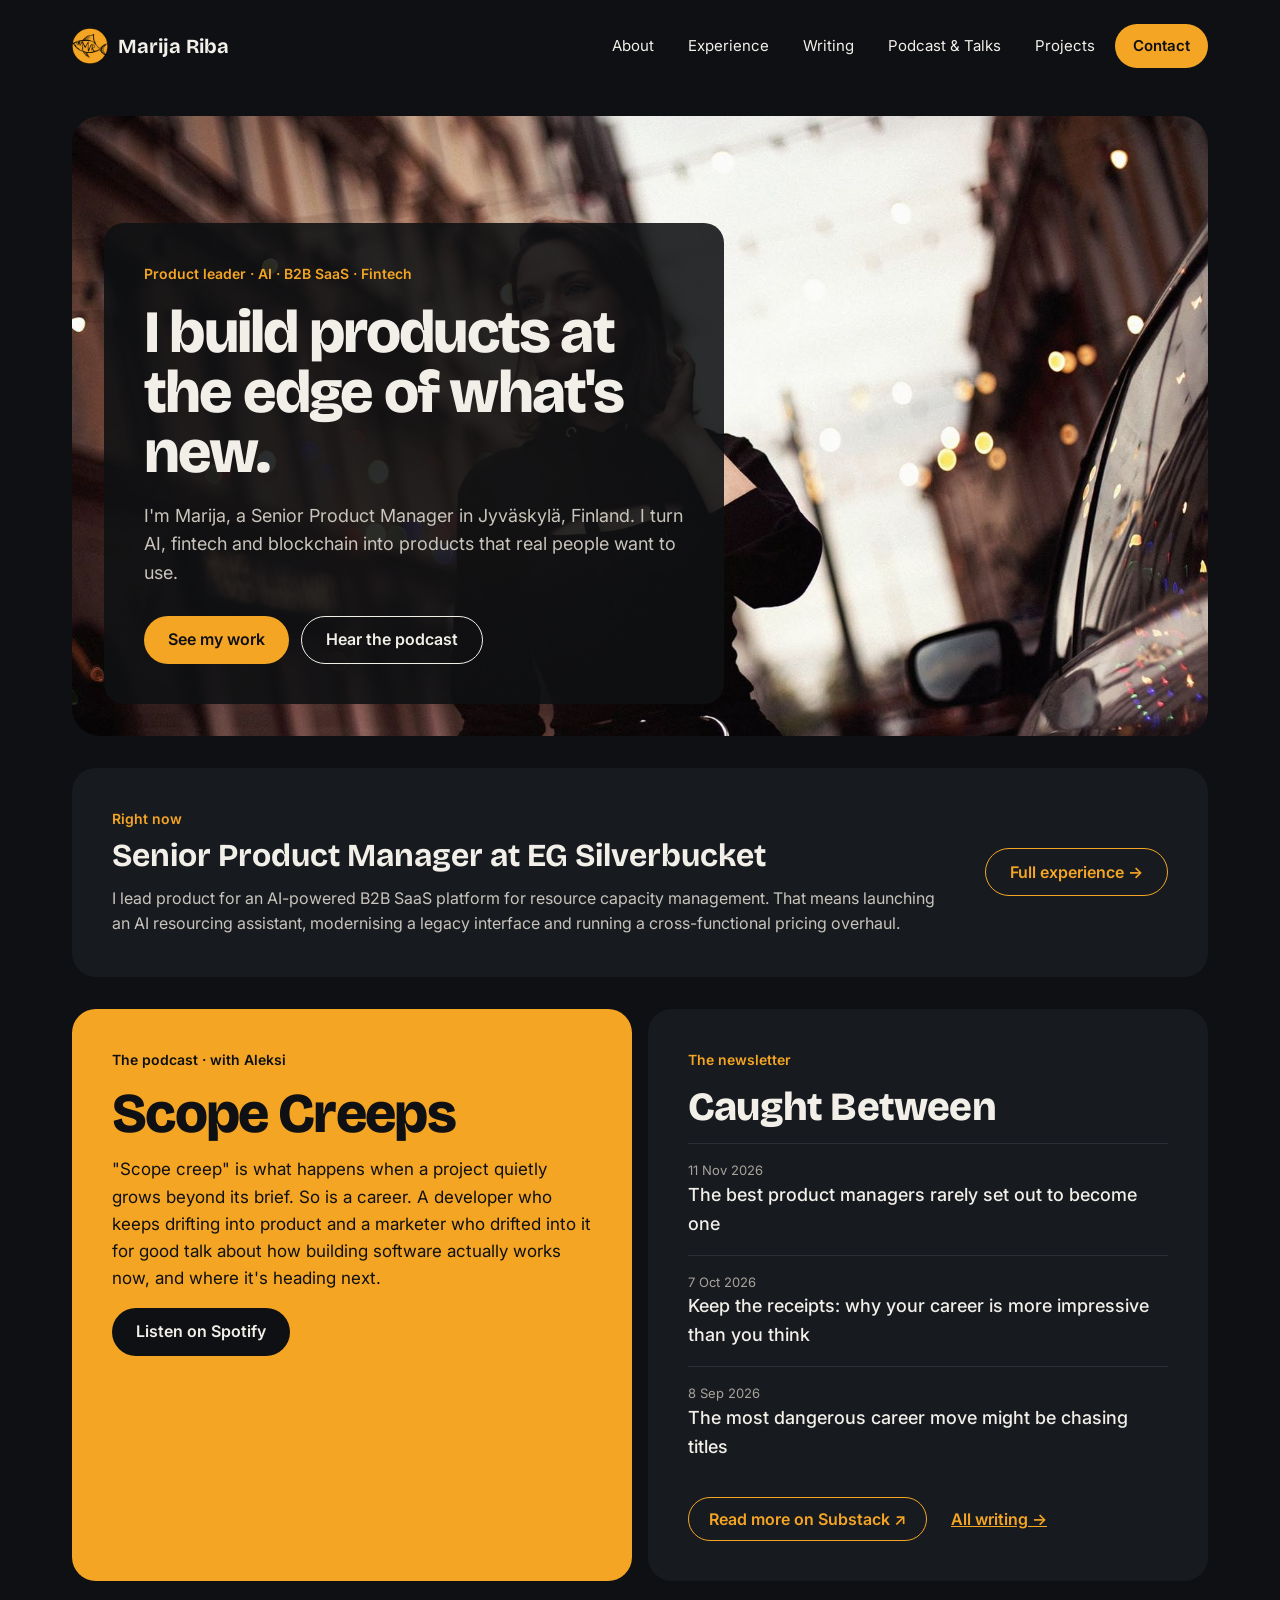
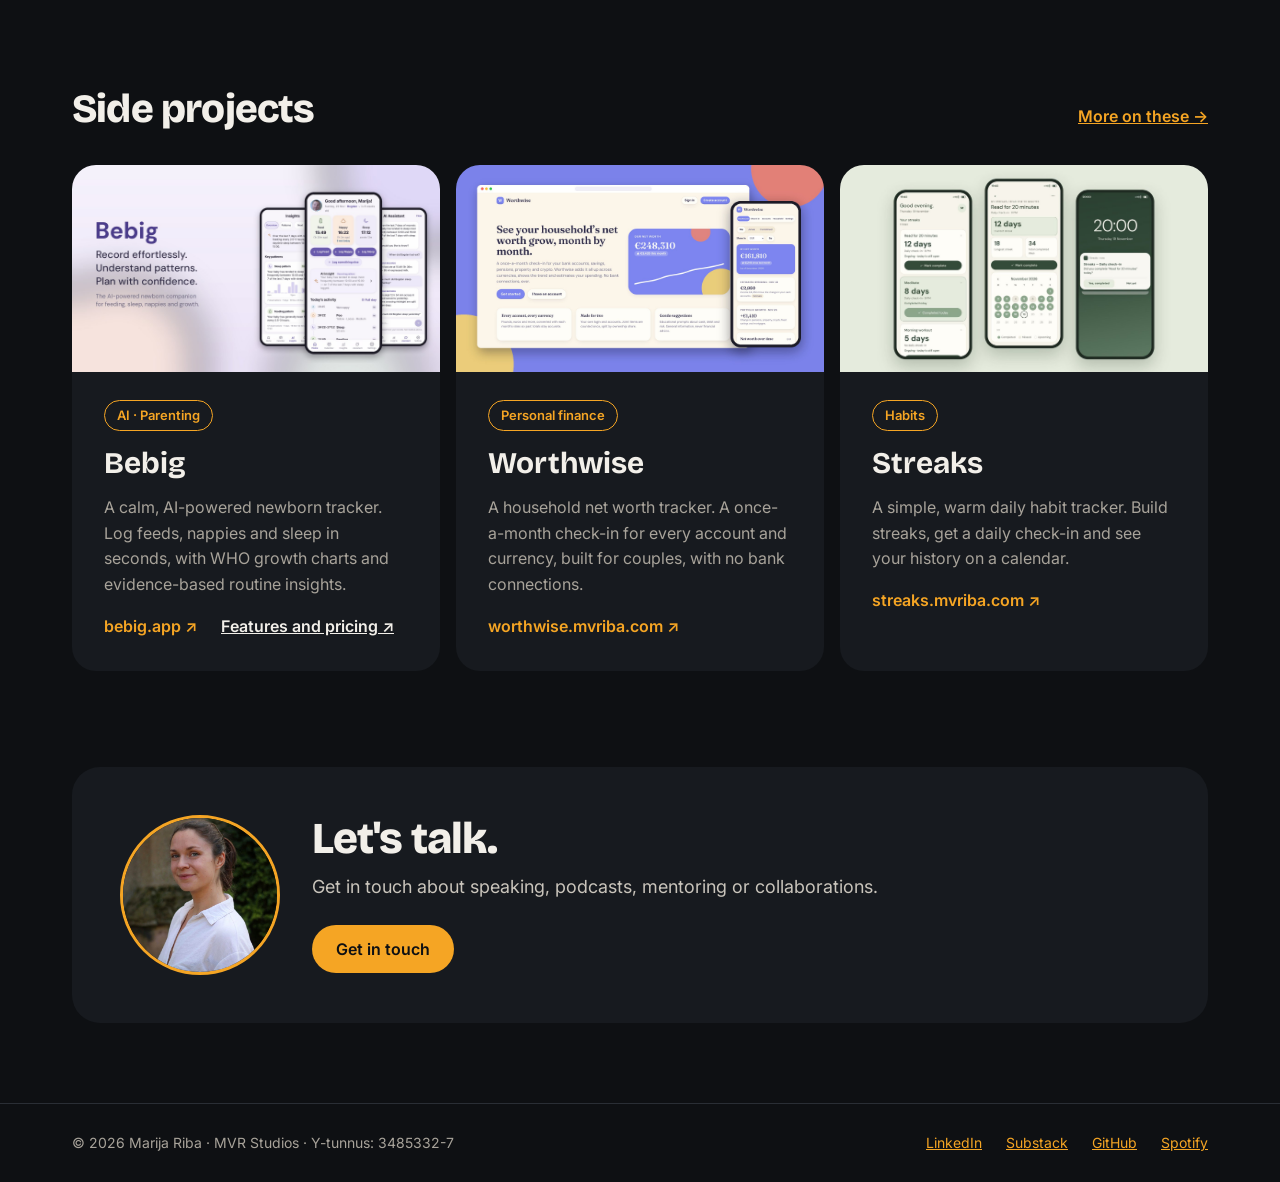
==== commit a4a565ec: "Footer: add MVR Studios and Y-tunnus on mvriba.com and the Bebig showcase Replaces 'Jyväskylä, Finla" ====
--- a/index.html
+++ b/index.html
@@ -146,7 +146,7 @@
 
 <footer style="border-top: 1px solid #2A2E35">
 <div style="max-width: 1200px; margin: 0 auto; padding: 28px 32px; display: flex; flex-wrap: wrap; gap: 12px 32px; justify-content: space-between; font-size: 14px; color: #A8A39A">
-<p style="margin: 0">© 2026 Marija Riba · Jyväskylä, Finland</p>
+<p style="margin: 0">© 2026 Marija Riba · MVR Studios · Y-tunnus: 3485332-7</p>
 <div style="display: flex; flex-wrap: wrap; gap: 8px 24px">
 <a href="https://linkedin.com/in/mvriba">LinkedIn</a>
 <a href="https://mriba.substack.com">Substack</a>
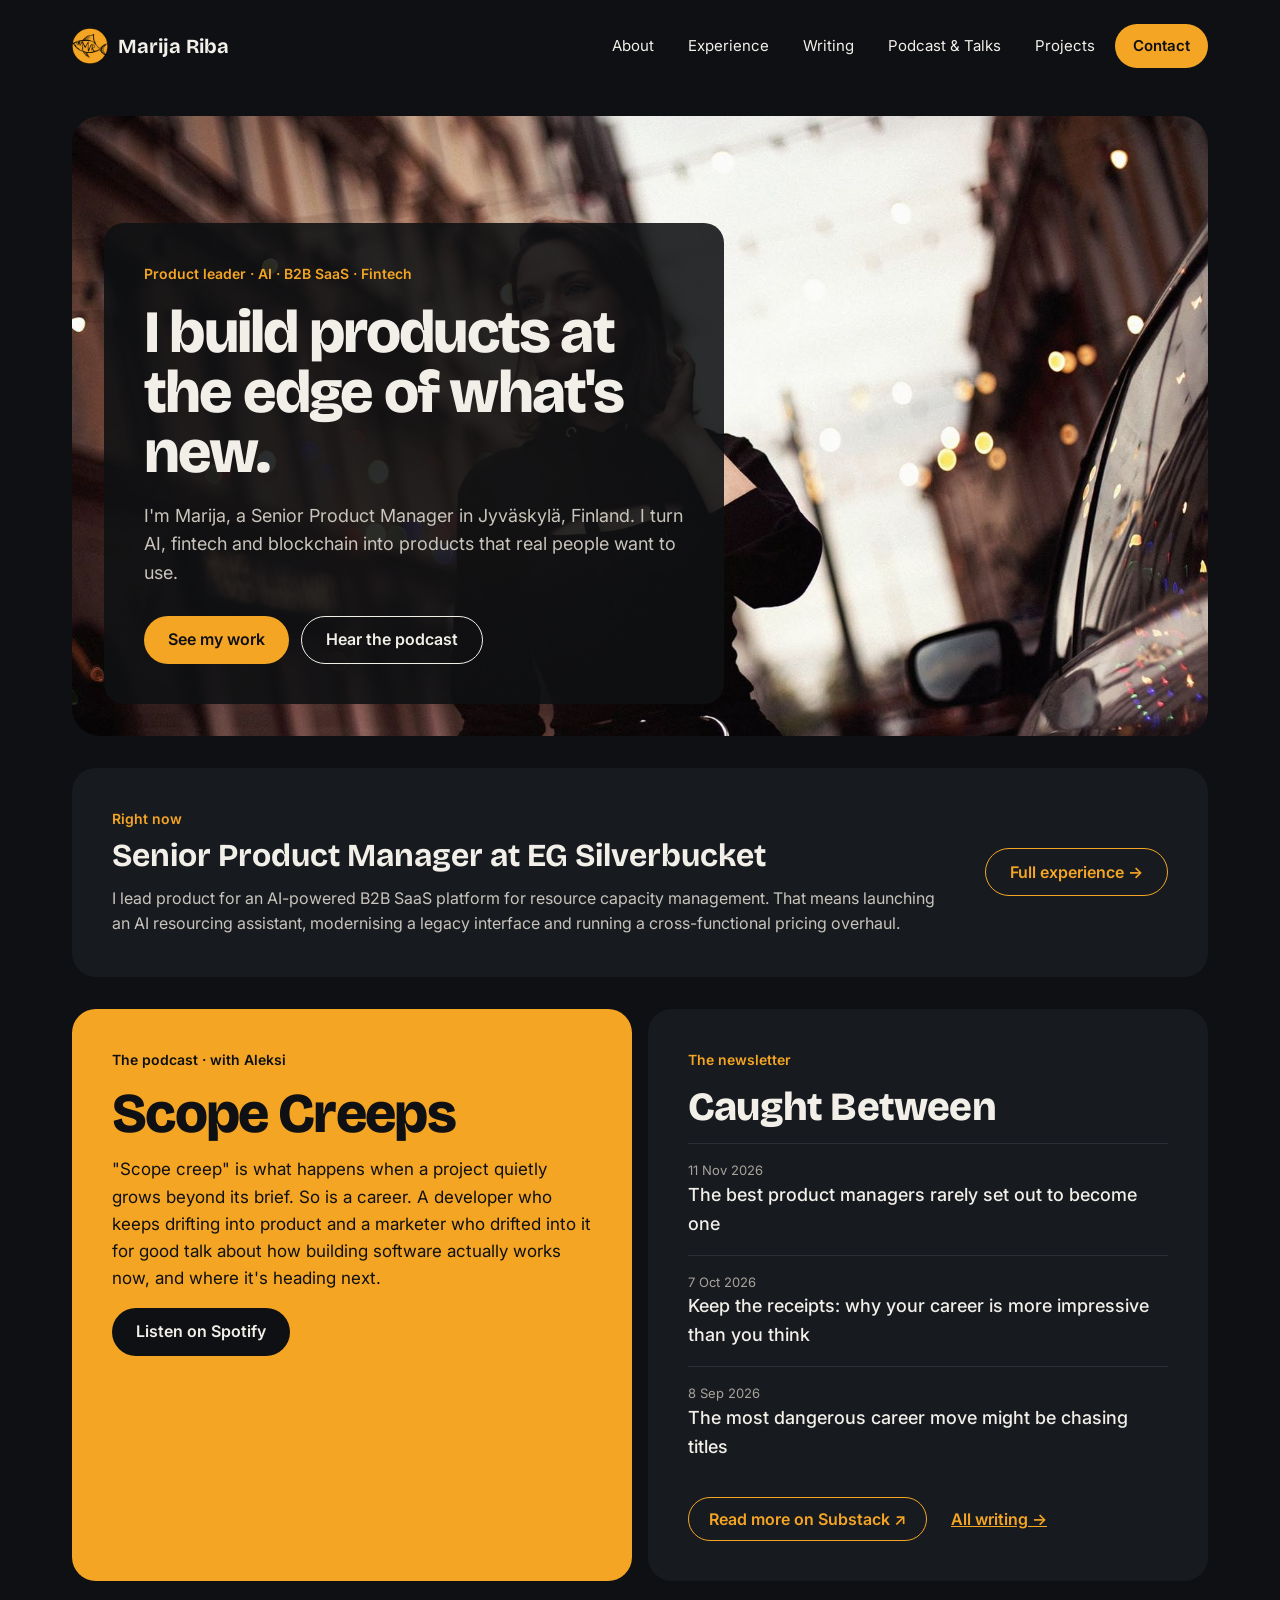
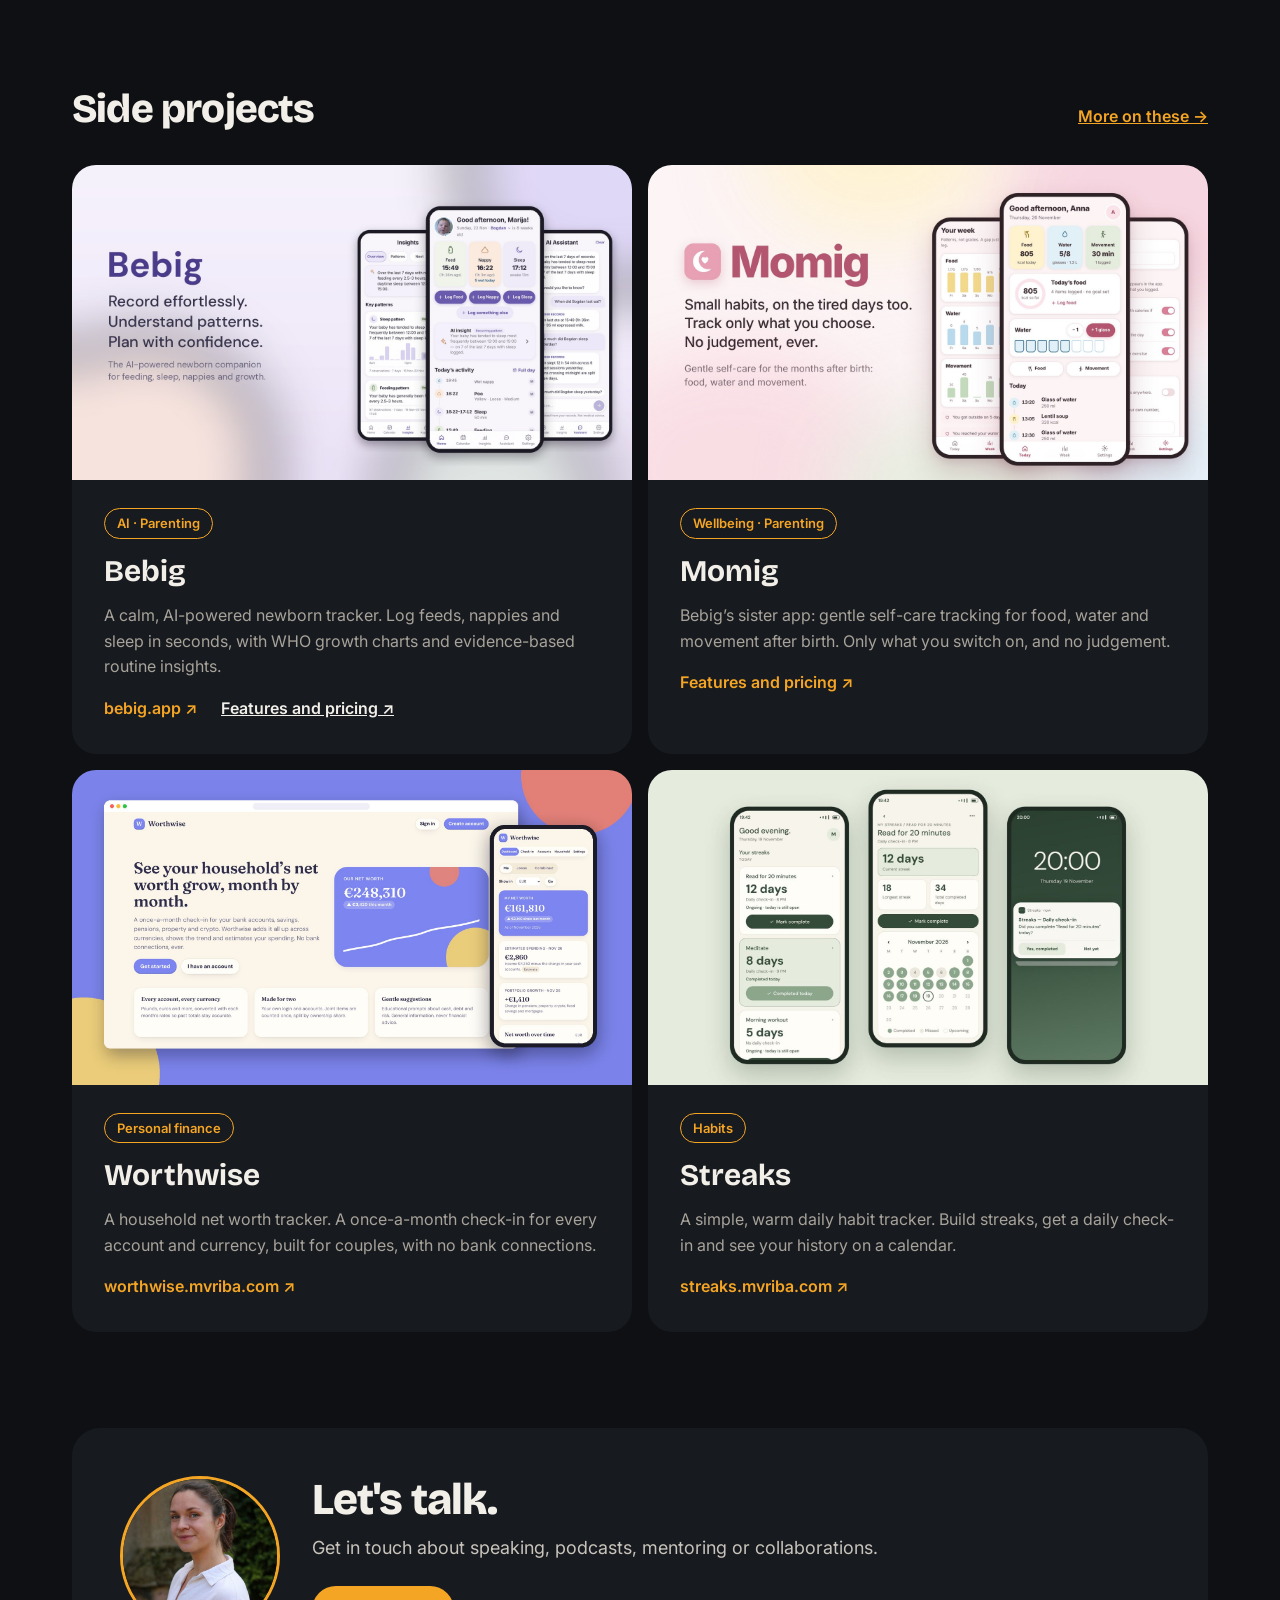
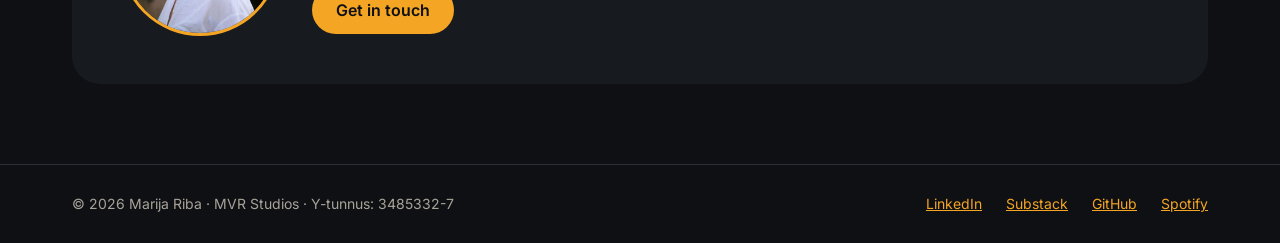
==== commit b098a8c3: "Add Momig showcase, project section and images - momig/index.html: showcase page for momig.mvriba.co" ====
--- a/index.html
+++ b/index.html
@@ -100,7 +100,7 @@
 <h2 style="margin: 0; font-family: 'Bricolage Grotesque', sans-serif; font-size: 40px; font-weight: 800; letter-spacing: -0.02em">Side projects</h2>
 <a href="/projects" style="font-weight: 600">More on these →</a>
 </div>
-<div style="display: grid; grid-template-columns: repeat(auto-fit, minmax(340px, 1fr)); gap: 16px">
+<div style="display: grid; grid-template-columns: repeat(auto-fit, minmax(min(100%, 460px), 1fr)); gap: 16px">
 <div style="display: flex; flex-direction: column; border-radius: 24px; background: #171A1F; color: #F2EFE9; overflow: hidden">
 <img loading="lazy" decoding="async" src="/assets/img/bebig-hero.jpg?v=20261122b" alt="Bebig app screens showing the home, insights and AI assistant views" style="width: 100%; aspect-ratio: 16 / 9; object-fit: cover; display: block">
 <div style="padding: 28px 32px 32px; display: flex; flex-direction: column; gap: 8px">
@@ -110,6 +110,15 @@
 <div style="margin-top: 8px; display: flex; flex-wrap: wrap; gap: 8px 24px"><a href="https://bebig.app/" style="color: #F5A524; font-weight: 600; text-decoration: none">bebig.app ↗</a><a href="https://bebig.mvriba.com/" style="color: #F2EFE9; font-weight: 600">Features and pricing ↗</a></div>
 </div>
 </div>
+<a href="https://momig.mvriba.com/" style="display: flex; flex-direction: column; border-radius: 24px; background: #171A1F; color: #F2EFE9; text-decoration: none; overflow: hidden">
+<img loading="lazy" decoding="async" src="/assets/img/momig-hero.jpg?v=20261127" alt="Momig app screens showing the Today, week and settings views" style="width: 100%; aspect-ratio: 16 / 9; object-fit: cover; display: block">
+<div style="padding: 28px 32px 32px; display: flex; flex-direction: column; gap: 8px">
+<span style="align-self: flex-start; padding: 4px 12px; border-radius: 999px; border: 1px solid #F5A524; color: #F5A524; font-size: 13px; font-weight: 600">Wellbeing · Parenting</span>
+<h3 style="margin: 0; font-family: 'Bricolage Grotesque', sans-serif; font-size: 30px; font-weight: 700">Momig</h3>
+<p style="margin: 0; color: #A8A39A">Bebig’s sister app: gentle self-care tracking for food, water and movement after birth. Only what you switch on, and no judgement.</p>
+<span style="margin-top: 8px; color: #F5A524; font-weight: 600">Features and pricing ↗</span>
+</div>
+</a>
 <a href="https://worthwise.mvriba.com/" style="display: flex; flex-direction: column; border-radius: 24px; background: #171A1F; color: #F2EFE9; text-decoration: none; overflow: hidden">
 <img loading="lazy" decoding="async" src="/assets/img/worthwise-hero.jpg" alt="Worthwise homepage on desktop and its dashboard on a phone" style="width: 100%; aspect-ratio: 16 / 9; object-fit: cover; display: block">
 <div style="padding: 28px 32px 32px; display: flex; flex-direction: column; gap: 8px">
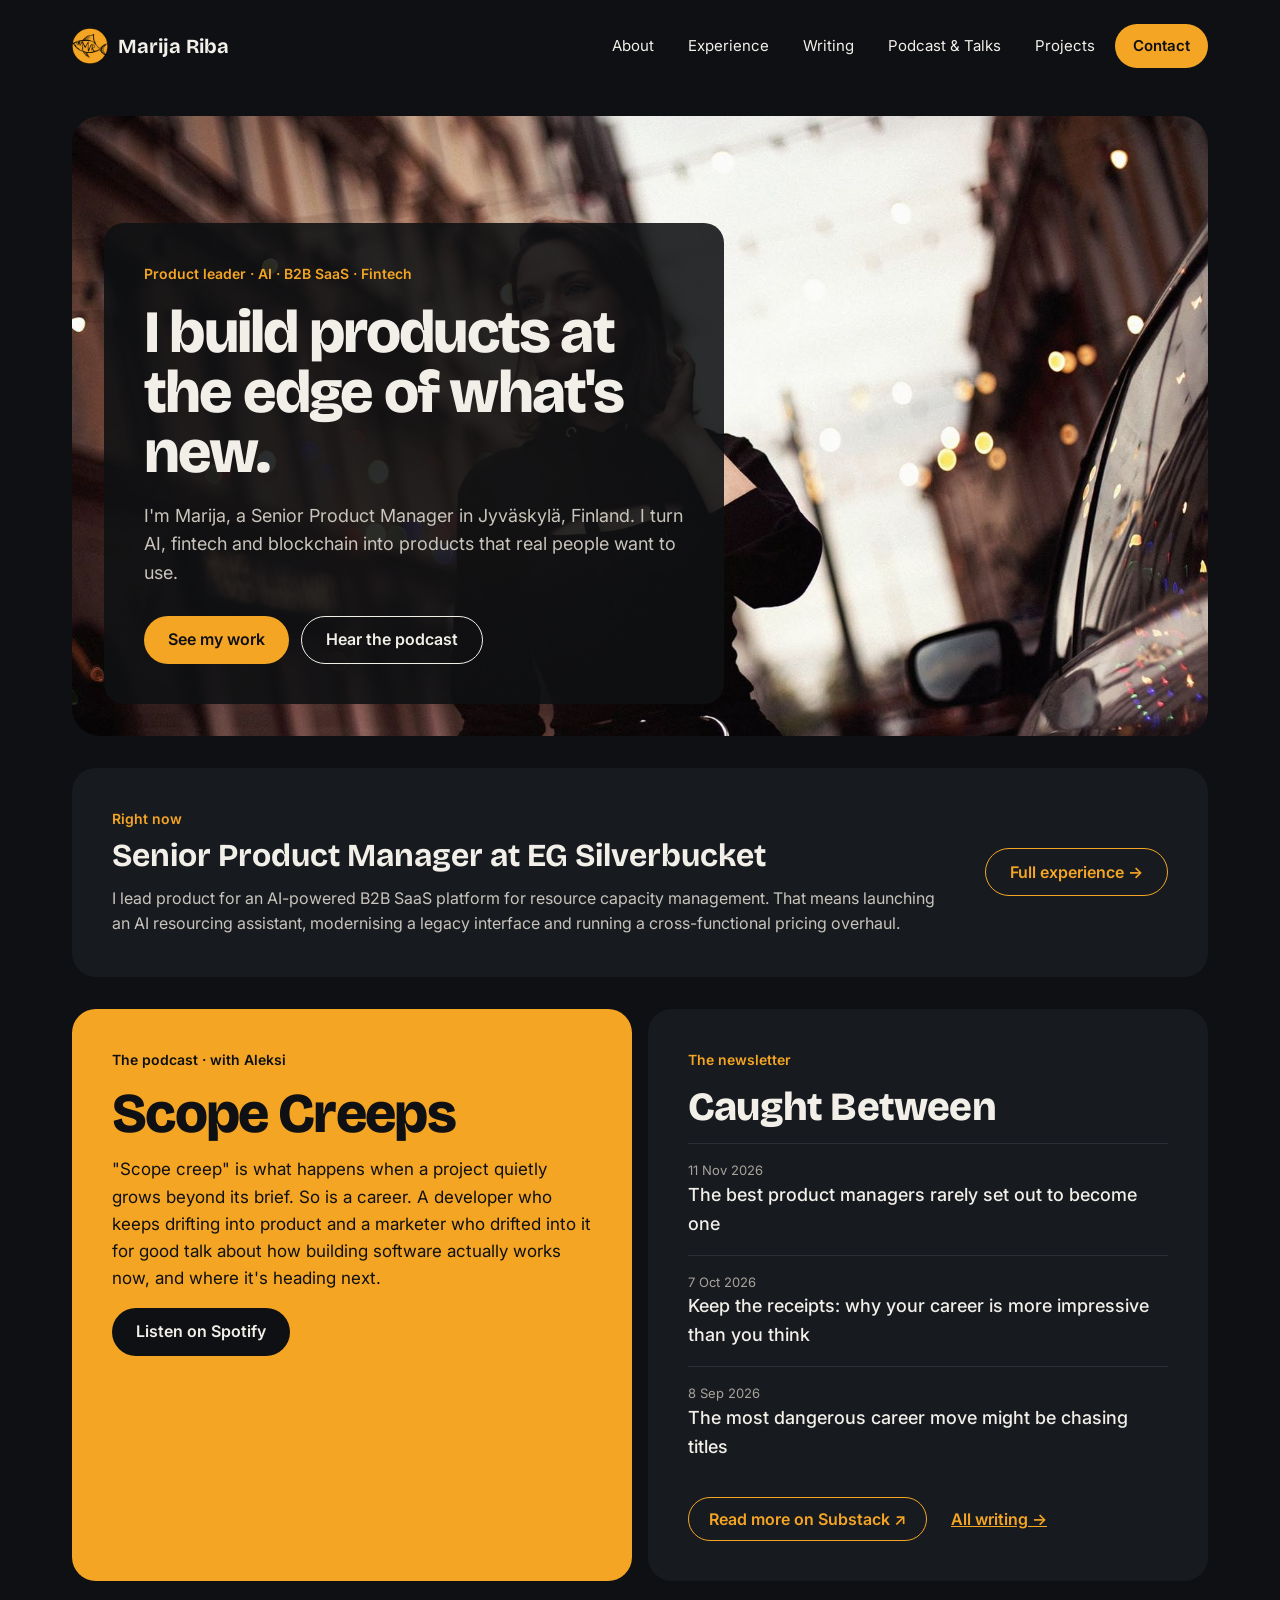
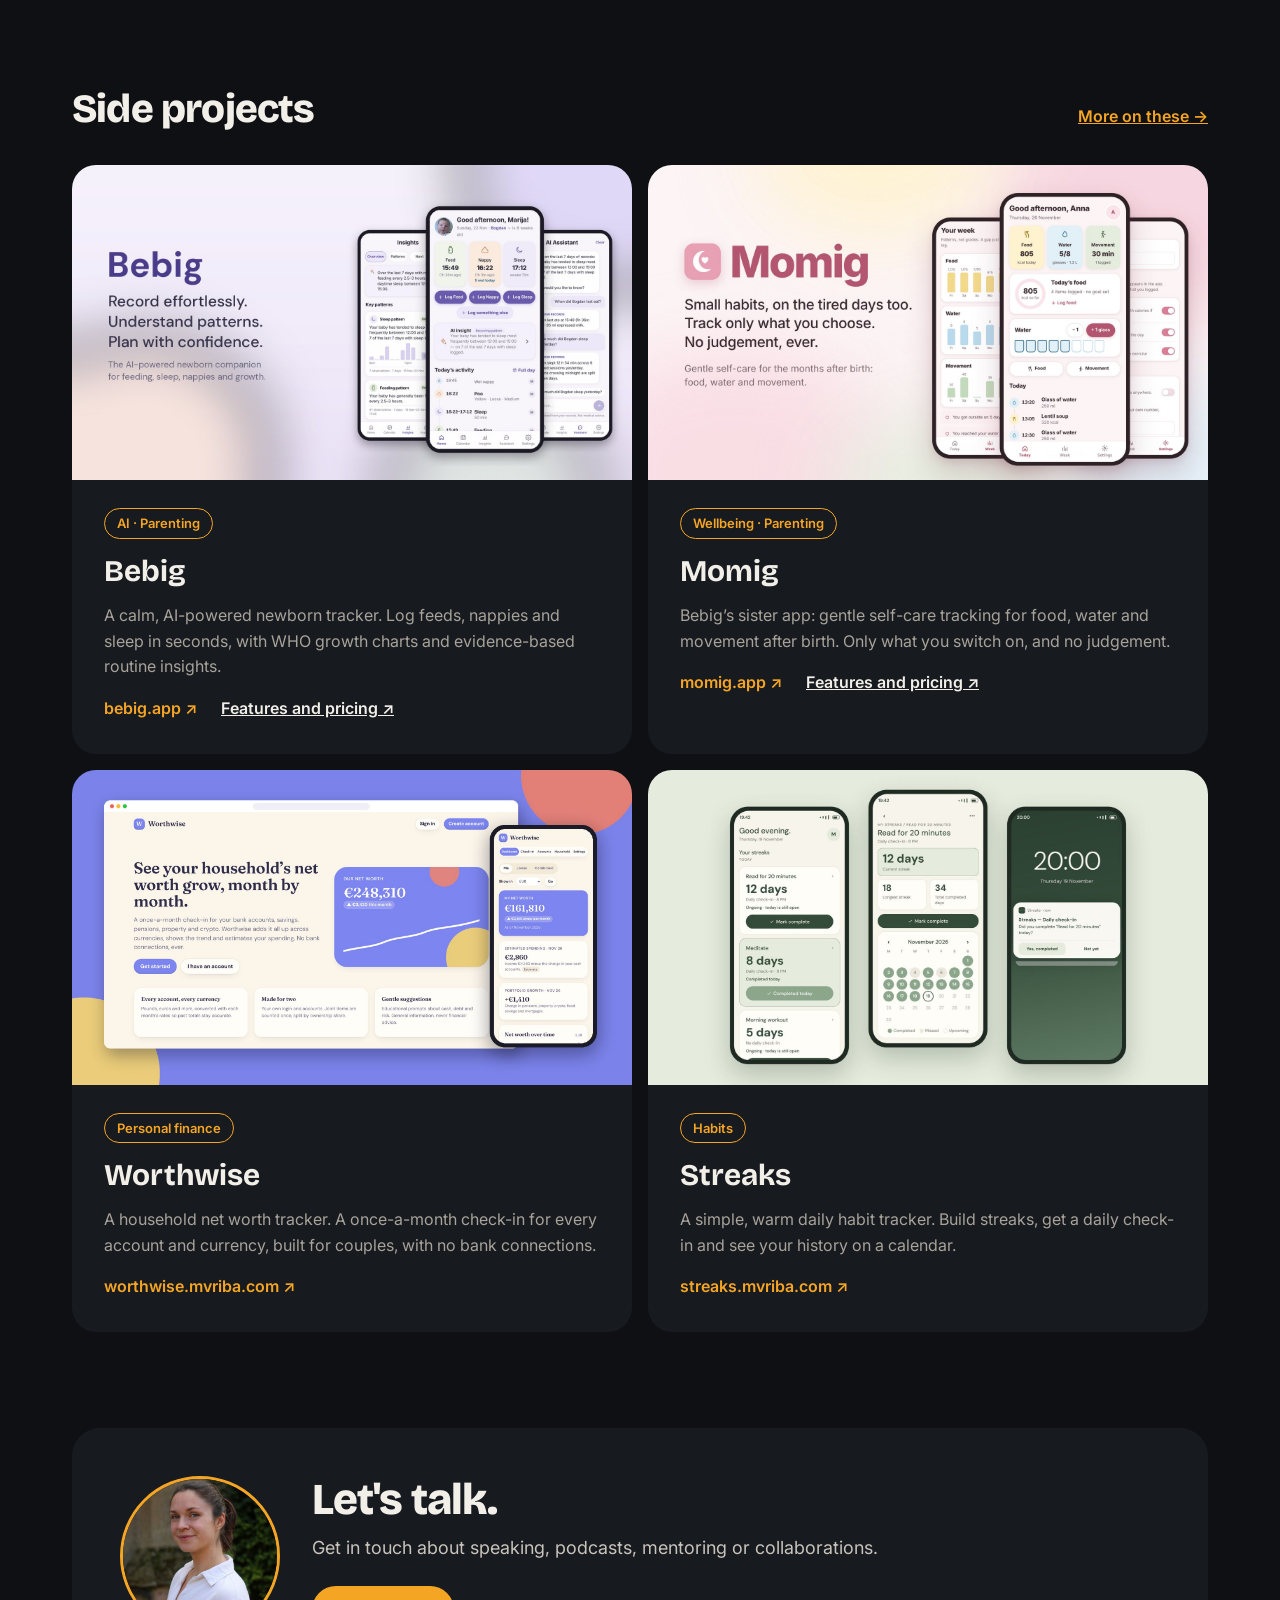
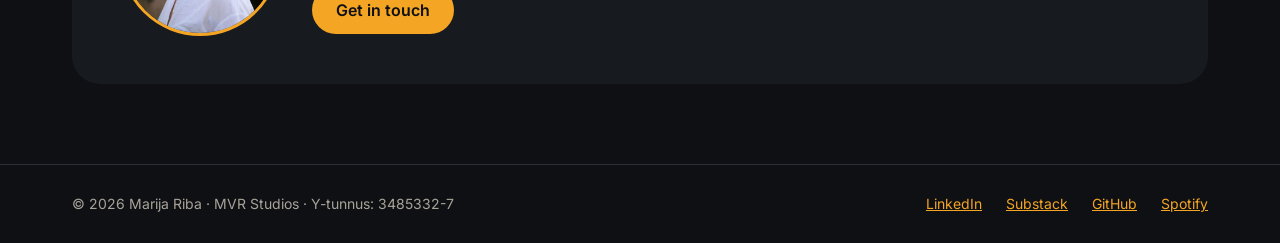
==== commit 98dee4f7: "Home: Momig card links to momig.app, like Bebig's card Co-Authored-By: Claude Opus 5.5 <noreply@anth" ====
--- a/index.html
+++ b/index.html
@@ -110,15 +110,15 @@
 <div style="margin-top: 8px; display: flex; flex-wrap: wrap; gap: 8px 24px"><a href="https://bebig.app/" style="color: #F5A524; font-weight: 600; text-decoration: none">bebig.app ↗</a><a href="https://bebig.mvriba.com/" style="color: #F2EFE9; font-weight: 600">Features and pricing ↗</a></div>
 </div>
 </div>
-<a href="https://momig.mvriba.com/" style="display: flex; flex-direction: column; border-radius: 24px; background: #171A1F; color: #F2EFE9; text-decoration: none; overflow: hidden">
+<div style="display: flex; flex-direction: column; border-radius: 24px; background: #171A1F; color: #F2EFE9; overflow: hidden">
 <img loading="lazy" decoding="async" src="/assets/img/momig-hero.jpg?v=20261127" alt="Momig app screens showing the Today, week and settings views" style="width: 100%; aspect-ratio: 16 / 9; object-fit: cover; display: block">
 <div style="padding: 28px 32px 32px; display: flex; flex-direction: column; gap: 8px">
 <span style="align-self: flex-start; padding: 4px 12px; border-radius: 999px; border: 1px solid #F5A524; color: #F5A524; font-size: 13px; font-weight: 600">Wellbeing · Parenting</span>
-<h3 style="margin: 0; font-family: 'Bricolage Grotesque', sans-serif; font-size: 30px; font-weight: 700">Momig</h3>
+<h3 style="margin: 0; font-family: 'Bricolage Grotesque', sans-serif; font-size: 30px; font-weight: 700"><a href="https://momig.app/" style="color: #F2EFE9; text-decoration: none">Momig</a></h3>
 <p style="margin: 0; color: #A8A39A">Bebig’s sister app: gentle self-care tracking for food, water and movement after birth. Only what you switch on, and no judgement.</p>
-<span style="margin-top: 8px; color: #F5A524; font-weight: 600">Features and pricing ↗</span>
+<div style="margin-top: 8px; display: flex; flex-wrap: wrap; gap: 8px 24px"><a href="https://momig.app/" style="color: #F5A524; font-weight: 600; text-decoration: none">momig.app ↗</a><a href="https://momig.mvriba.com/" style="color: #F2EFE9; font-weight: 600">Features and pricing ↗</a></div>
 </div>
-</a>
+</div>
 <a href="https://worthwise.mvriba.com/" style="display: flex; flex-direction: column; border-radius: 24px; background: #171A1F; color: #F2EFE9; text-decoration: none; overflow: hidden">
 <img loading="lazy" decoding="async" src="/assets/img/worthwise-hero.jpg" alt="Worthwise homepage on desktop and its dashboard on a phone" style="width: 100%; aspect-ratio: 16 / 9; object-fit: cover; display: block">
 <div style="padding: 28px 32px 32px; display: flex; flex-direction: column; gap: 8px">
